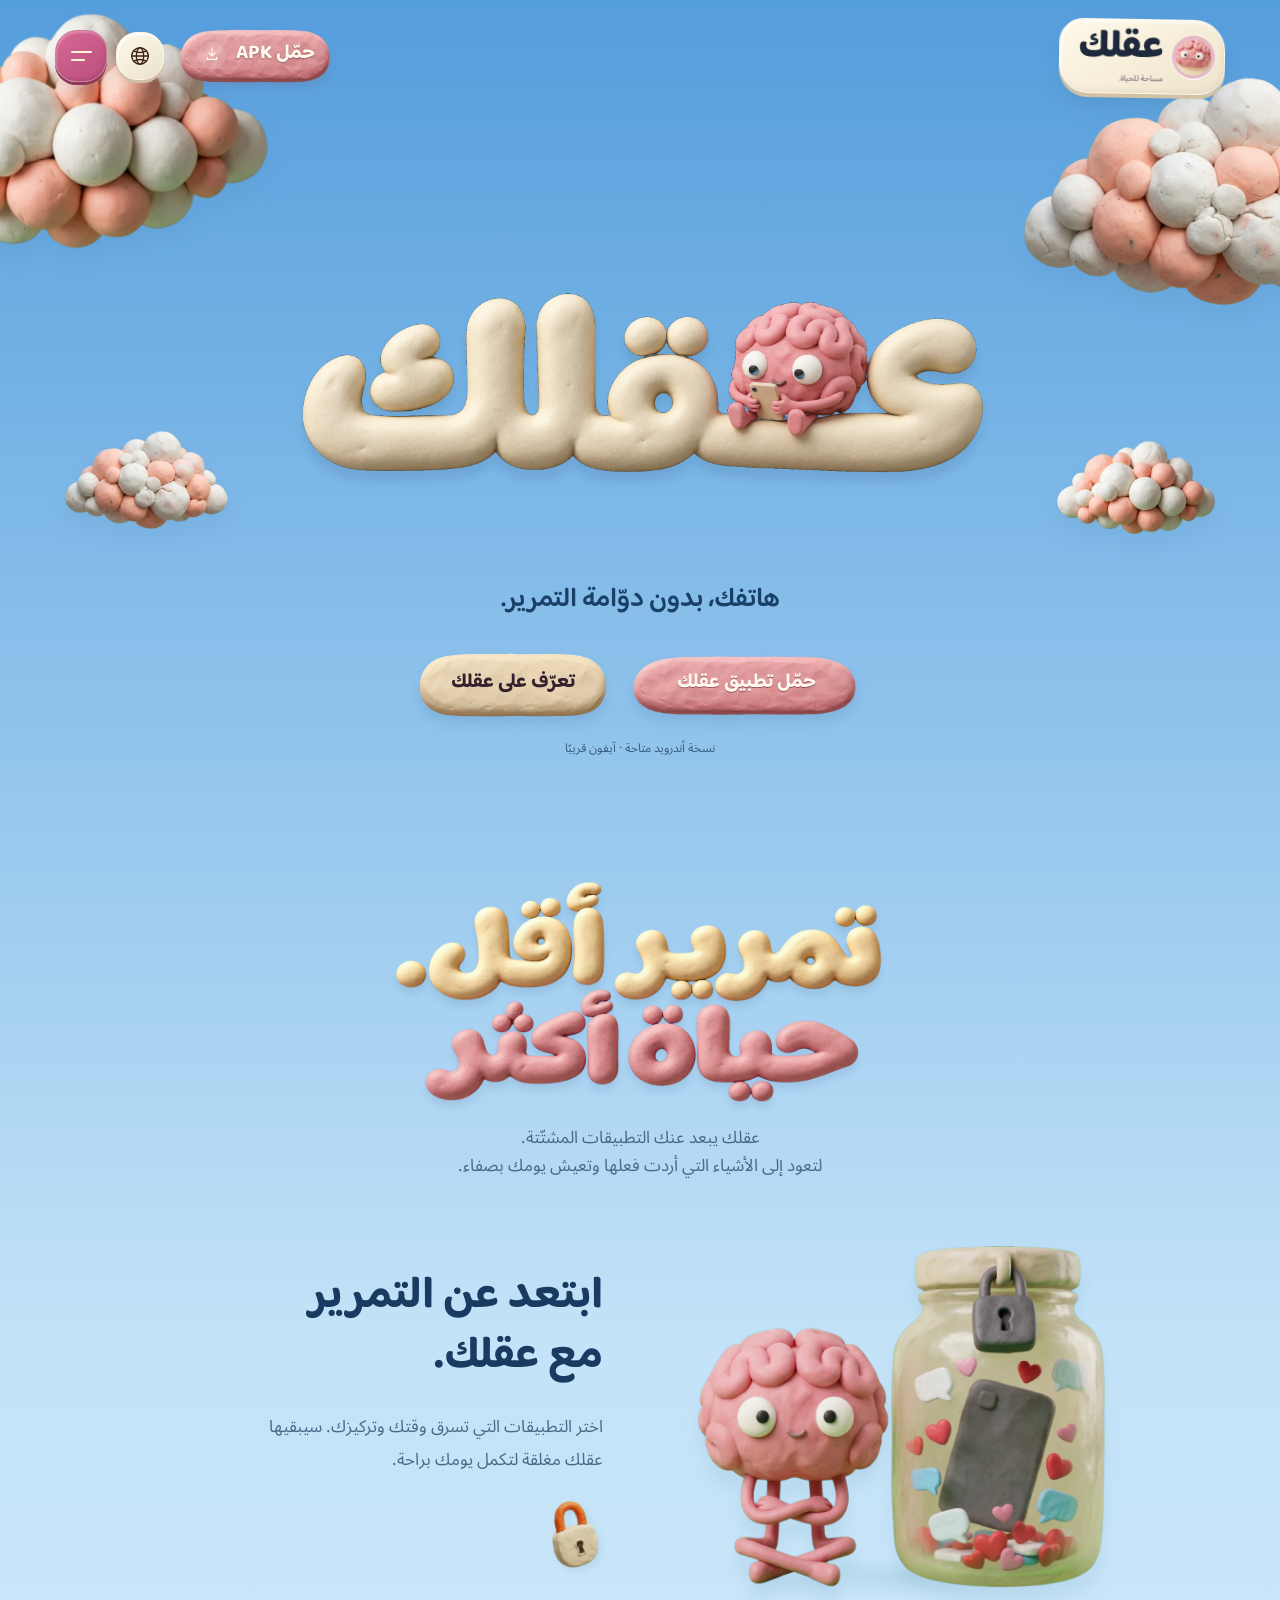
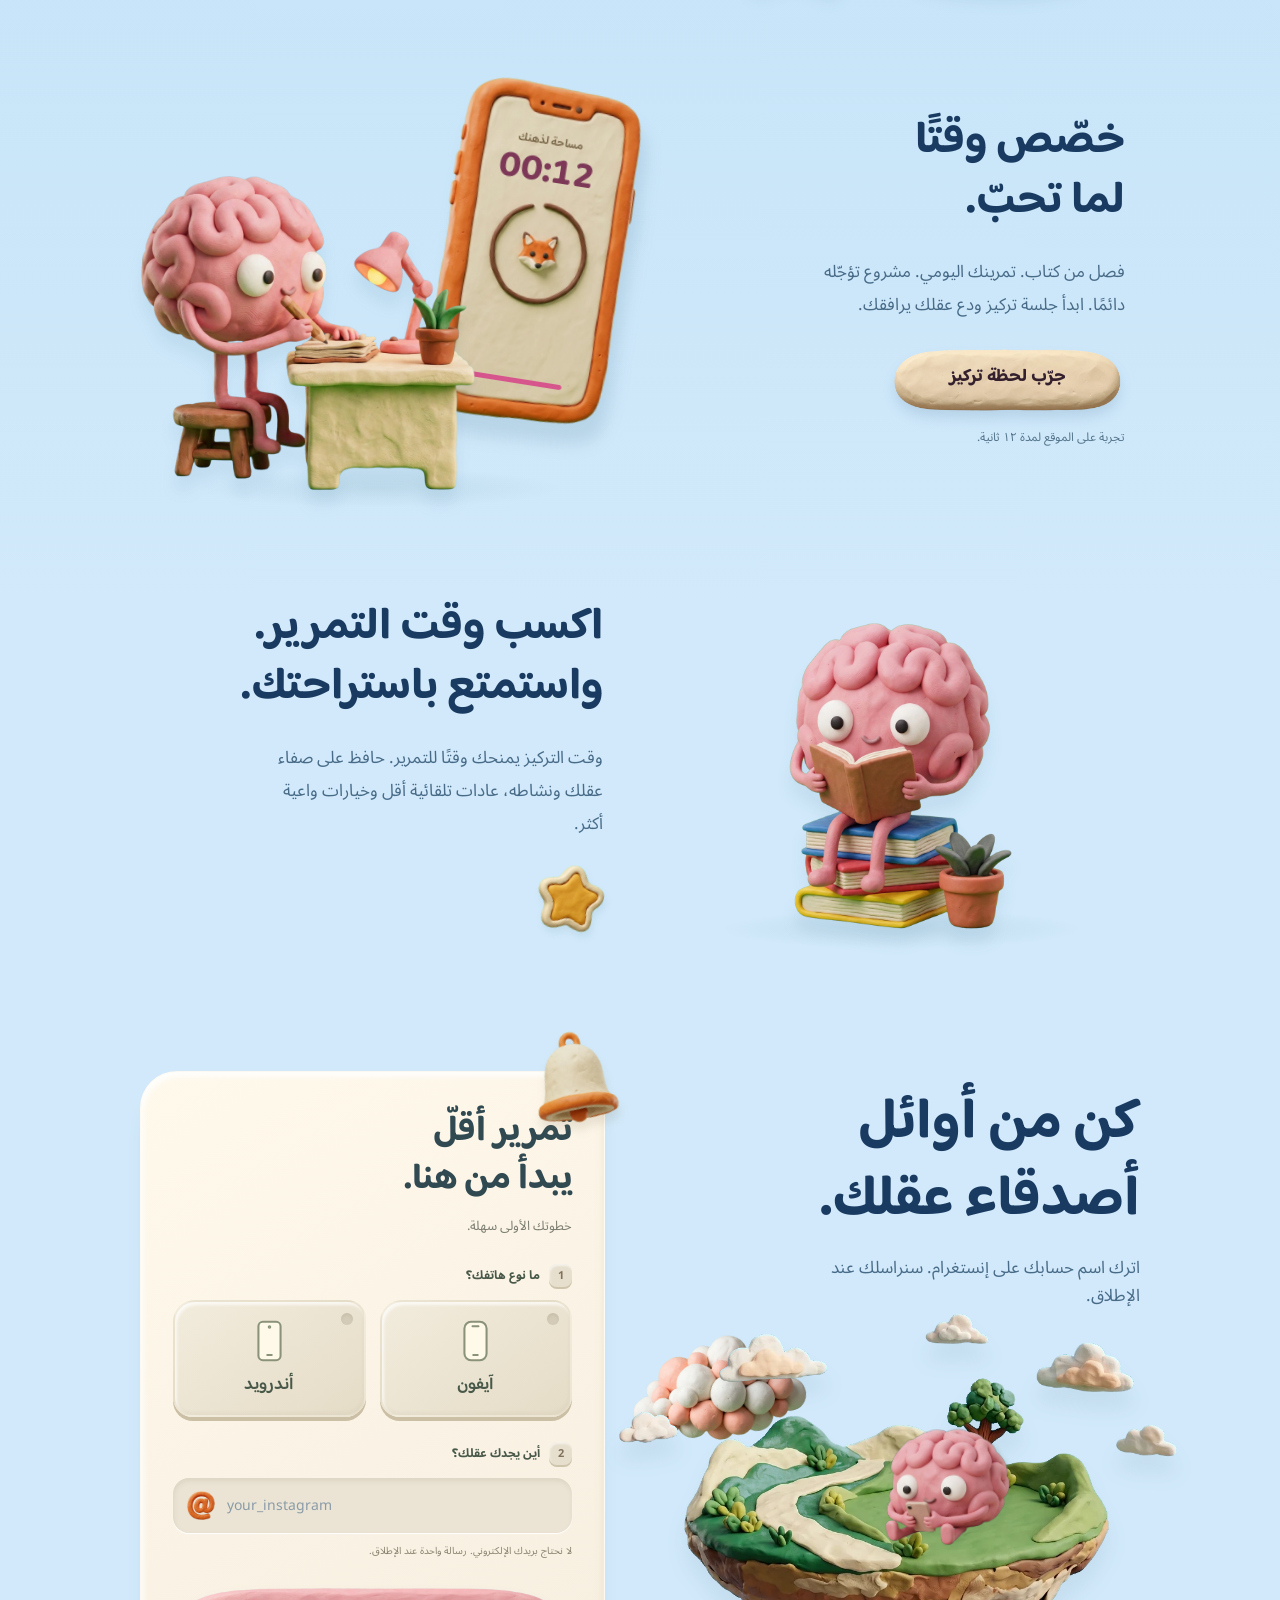
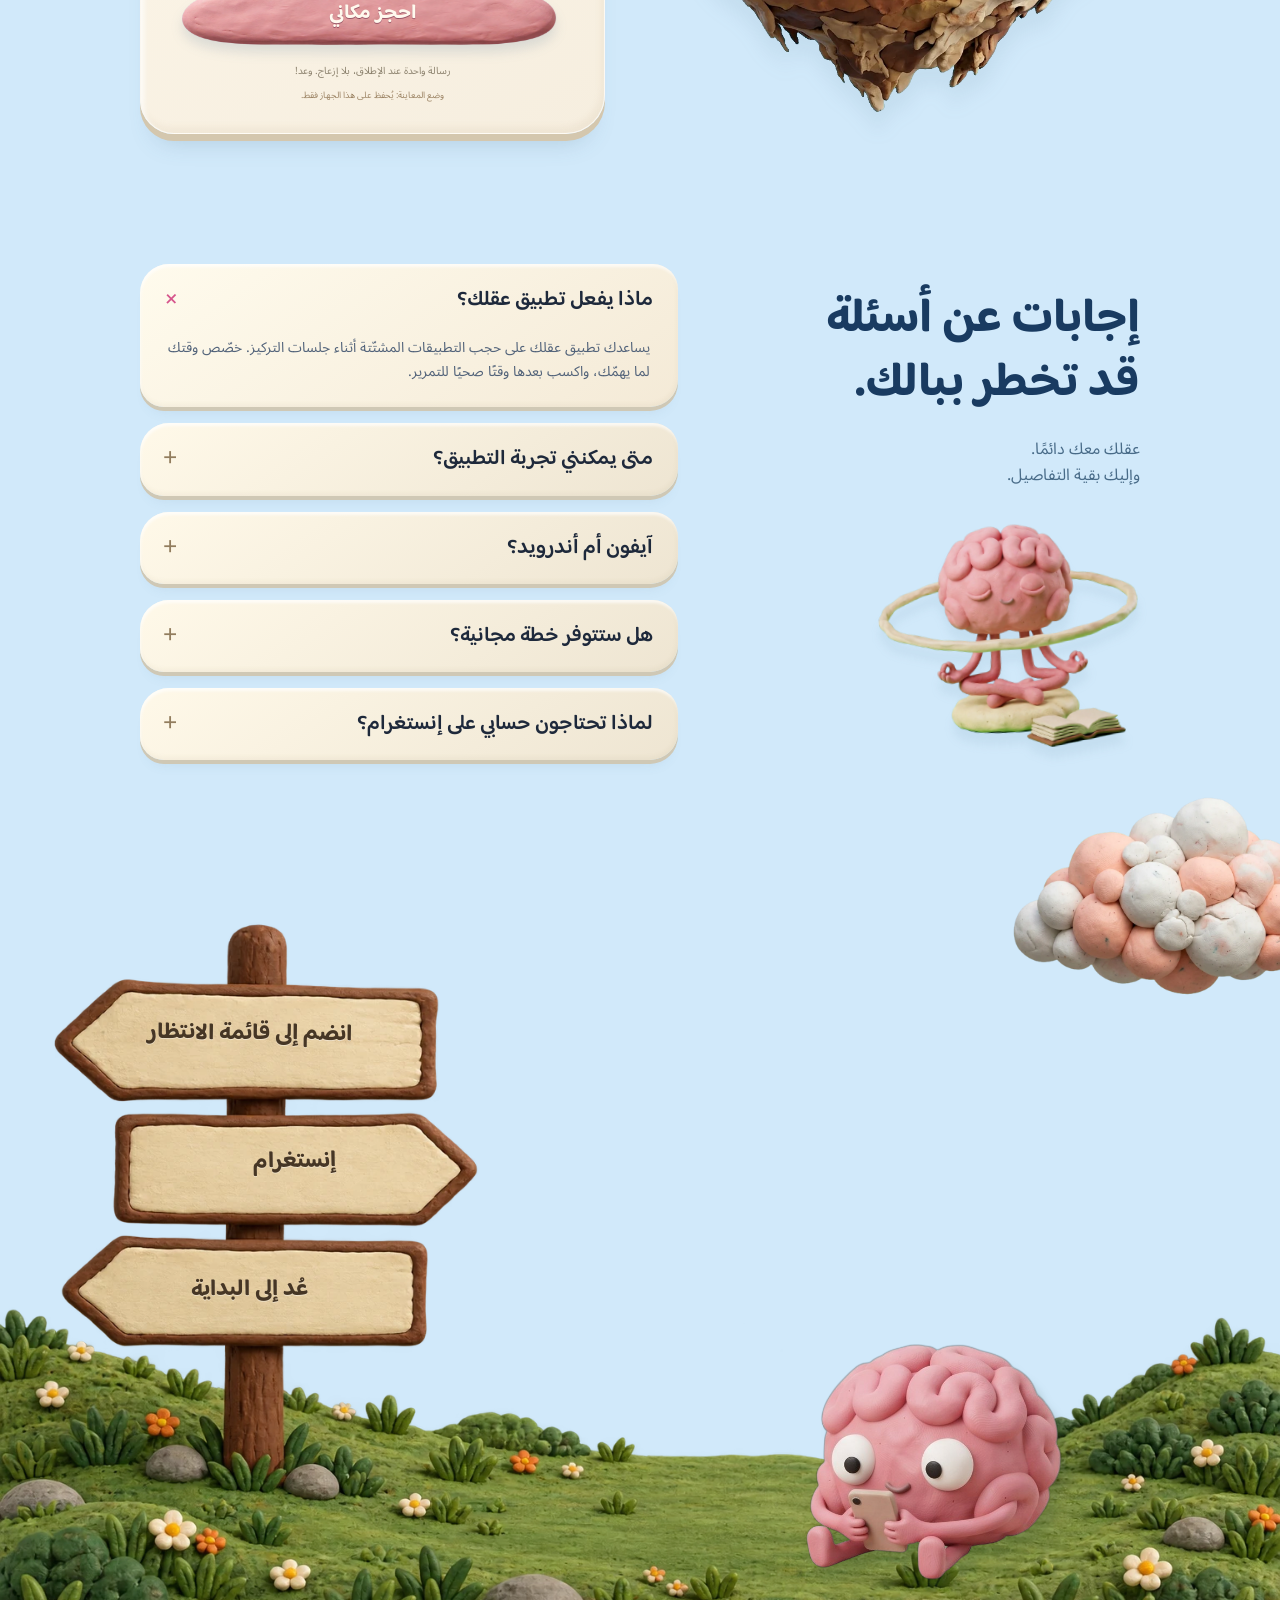
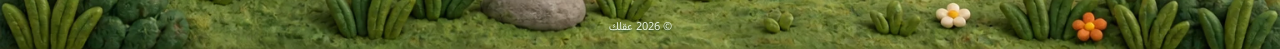
==== brain/ar.html @ f7fd5a9a "Add Brain site and Android download page" ====
<!doctype html>
<html lang="ar" dir="rtl">
<head>
  <meta charset="utf-8">
  <meta name="viewport" content="width=device-width, initial-scale=1, viewport-fit=cover">
  <meta name="theme-color" content="#559edc">
  <title>عقلك — تمرير أقل. حياة أكثر</title>
  <meta name="description" content="تعرّف على عقلك، رفيقك الصلصالي لتركيز أفضل. حافظ على صفاء عقلك، أبعد التطبيقات المشتّتة، واكسب وقت التمرير.">
  <link rel="icon" href="favicon.ico" sizes="16x16 32x32 48x48">
  <link rel="icon" type="image/png" sizes="32x32" href="assets/favicon-32.png">
  <link rel="icon" type="image/png" sizes="16x16" href="assets/favicon-16.png">
  <link rel="apple-touch-icon" sizes="180x180" href="assets/apple-touch-icon.png">
  <link rel="manifest" href="site.webmanifest">
  <link rel="alternate" hreflang="en" href="index.html">
  <link rel="alternate" hreflang="ar" href="ar.html">
  <meta property="og:type" content="website">
  <meta property="og:site_name" content="عقلك">
  <meta property="og:title" content="عقلك — تمرير أقل. حياة أكثر">
  <meta property="og:description" content="تعرّف على عقلك، رفيقك الصلصالي لتركيز أفضل. حافظ على صفاء عقلك، أبعد التطبيقات المشتّتة، واكسب وقت التمرير.">
  <meta property="og:locale" content="ar_QA">
  <meta property="og:locale:alternate" content="en_US">
  <meta property="og:image" content="assets/opengraph-ar-same.jpg">
  <meta property="og:image:type" content="image/jpeg">
  <meta property="og:image:width" content="1200">
  <meta property="og:image:height" content="630">
  <meta property="og:image:alt" content="عقلك، رفيقك الصلصالي المبتسم بجانب عبارة تمرير أقل. حياة أكثر.">
  <meta name="twitter:card" content="summary_large_image">
  <meta name="twitter:title" content="عقلك — تمرير أقل. حياة أكثر">
  <meta name="twitter:description" content="هاتفك، بدون دوّامة التمرير. تعرّف على رفيقك الصلصالي لتركيز أفضل.">
  <meta name="twitter:image" content="assets/opengraph-ar-same.jpg">
  <link rel="preconnect" href="https://fonts.googleapis.com">
  <link rel="preconnect" href="https://fonts.gstatic.com" crossorigin>
  <link href="https://fonts.googleapis.com/css2?family=Baloo+2:wght@600;700;800&family=Baloo+Bhaijaan+2:wght@600;700;800&family=Noto+Sans+Arabic:wght@400;500;600;700&family=Figtree:wght@400;500;600;700&display=swap" rel="stylesheet">
  <link rel="preload" as="image" href="assets/brain-ar.png">
  <link rel="preload" as="image" href="assets/clay_ar_pink.png">
  <link rel="preload" as="image" href="assets/button_pink.png">
  <link rel="preload" as="image" href="assets/button-cream.webp">
  <link rel="stylesheet" href="styles.css">
  <link rel="stylesheet" href="experience.css">
  <link rel="stylesheet" href="arabic.css">
  <link rel="stylesheet" href="navbar.css">
  <link rel="stylesheet" href="motion.css">
  <script src="locale.js" defer></script>
  <script src="app.js" defer></script>
</head>
<body>
<div class="language-wind" id="language-wind" aria-hidden="true"><i></i><i></i><i></i><i></i><i></i><i></i><b></b><b></b><b></b></div>
<a class="skip-link" href="#main">انتقل إلى المحتوى</a>
<header class="top-nav" id="site-nav">
  <nav class="nav-shell" aria-label="التنقّل الرئيسي">
    <a class="nav-brand" href="#main"><span class="nav-portrait"><img src="assets/brain-avatar.png" alt="" width="56" height="56"></span><span class="nav-brand-copy"><span class="nav-brand-name">عقلك</span><span class="nav-brand-note">مساحة للحياة.</span></span></a>
    <div class="nav-panel" id="nav-panel">
      <div class="nav-menu-intro"><span>أشياء جميلة تنتظرك.</span><img src="assets/clay-reward.webp" alt="" width="34" height="34"></div>
      <div class="nav-links">
        <a href="#how"><img class="nav-link-art" src="assets/brain-guard.png" alt="" width="60" height="60"><span>تعرّف على عقلك</span></a>
        <a href="#focus-preview"><img class="nav-link-art" src="assets/brain-focus.png" alt="" width="60" height="60"><span>جرّب التركيز</span></a>
        <a href="#faq"><img class="nav-link-art" src="assets/brain-meditate-fixed.png" alt="" width="60" height="60"><span>أسئلة شائعة</span></a>
        <a href="../download/ar.html"><img class="nav-link-art" src="assets/brain-avatar.png" alt="" width="60" height="60"><span>حمّل تطبيق عقلك لأندرويد</span></a>
        <a class="nav-social" href="https://instagram.com/brainandpip" target="_blank" rel="noopener noreferrer"><img class="nav-link-art" src="assets/instagram_brain_clay.png" alt="" width="60" height="60"><span>إنستغرام</span><svg class="nav-external" viewBox="0 0 20 20" aria-hidden="true"><path d="M5 15 15 5M5 5h10v10"/></svg></a>
      </div>
      <a class="nav-cta" href="#join"><span>انضم</span><svg viewBox="0 0 24 24" aria-hidden="true"><path d="M5 12h14m-6-6 6 6-6 6"/></svg></a>
      <p class="nav-menu-note"><span aria-hidden="true"></span>نسخة أندرويد متاحة · آيفون قريبًا</p>
    </div>
    <a class="nav-cta nav-quick-join" href="../download/ar.html"><span>حمّل APK</span><svg viewBox="0 0 24 24" aria-hidden="true"><path d="M12 3v12m0 0 4.5-4.5M12 15l-4.5-4.5M5 17v3h14v-3"/></svg></a>
    <div class="nav-tools">
      <button class="language-switch" type="button" id="language-switch" aria-label="Switch to English" title="Switch to English"><svg viewBox="0 0 24 24" fill="none" stroke="currentColor" stroke-width="1.6" stroke-linecap="round" stroke-linejoin="round" aria-hidden="true"><circle cx="12" cy="12" r="9" fill="none" stroke="currentColor"/><ellipse cx="12" cy="12" rx="4" ry="9" fill="none" stroke="currentColor"/><path d="M3 12h18M5 6.5c4 2 10 2 14 0M5 17.5c4-2 10-2 14 0" fill="none" stroke="currentColor"/></svg></button>
      <button class="nav-toggle" id="nav-toggle" type="button" aria-expanded="false" aria-controls="nav-panel" aria-label="القائمة"><span></span><span></span></button>
    </div>
  </nav>
</header>
<main id="main">
  <section class="intro" aria-labelledby="hero-title">
    <img class="intro-cloud cloud-a" src="assets/cloud1.webp" alt="" width="380" height="220">
    <img class="intro-cloud cloud-b" src="assets/cloud2.webp" alt="" width="380" height="220">
    <img class="intro-cloud cloud-c" src="assets/cloud2.webp" alt="" width="230" height="140">
    <img class="intro-cloud cloud-d" src="assets/cloud1.webp" alt="" width="230" height="140">
    <div class="intro-content">
      <div class="intro-scene">
        <img class="intro-brain" src="assets/pose5.png" alt="عقلك، الرفيق الصلصالي المبتسم" width="560" height="723">
        <h1 id="hero-title"><img src="assets/brain-ar.png" alt="عقلك" width="1142" height="384"></h1>
      </div>
      <p class="intro-line">هاتفك، بدون دوّامة التمرير.</p>
      <div class="intro-actions"><a class="clay-button pink" href="../download/ar.html">حمّل تطبيق عقلك</a><a class="clay-button cream" href="#how">تعرّف على عقلك</a></div>
      <p class="intro-platforms">نسخة أندرويد متاحة · آيفون قريبًا</p>
    </div>
  </section>

  <section class="story wrap" id="how" aria-labelledby="how-title">
    <div class="story-heading reveal"><h2 class="story-clay-title" id="how-title"><span class="sr-only">تمرير أقل. حياة أكثر</span><img src="assets/clay_ar_pink.png" alt="" width="1524" height="675" loading="eager" fetchpriority="low" decoding="async"></h2><p>عقلك يبعد عنك التطبيقات المشتّتة.<br> لتعود إلى الأشياء التي أردت فعلها وتعيش يومك بصفاء.</p></div>
    <article class="story-row reveal"><div class="story-art"><img src="assets/brain_jar_nobody.png" alt="عقلك يحرس مرطبانًا من مشتّتات الهاتف" width="867" height="732" loading="eager" fetchpriority="low" decoding="async"></div><div class="story-copy"><h3>ابتعد عن التمرير<br> مع عقلك.</h3><p>اختر التطبيقات التي تسرق وقتك وتركيزك. سيبقيها عقلك مغلقة لتكمل يومك براحة.</p><img class="story-prop prop-lock" src="assets/clay-lock.webp" alt="" width="578" height="854" loading="eager" fetchpriority="low" decoding="async"></div></article>
    <article class="story-row story-reverse focus-story reveal" id="focus-preview">
      <div class="story-art focus-stage"><img class="focus-desk" src="assets/brain-focus.png" alt="عقلك يكتب في دفتر على مكتب صلصالي" width="776" height="664" loading="eager" fetchpriority="low" decoding="async"><div class="demo-phone"><img src="assets/phone.webp" alt="هاتف صلصالي يعرض تجربة توضيحية للتركيز" width="440" height="800" loading="eager" fetchpriority="low" decoding="async"><span class="phone-caption">مساحة لذهنك</span><output class="phone-time" id="focus-time" aria-live="off" aria-label="متبقّي 12 ثانية">00:12</output><div class="phone-progress" aria-hidden="true"><span id="focus-progress"></span></div></div></div>
      <div class="story-copy"><h3>خصّص وقتًا<br> لما تحبّ.</h3><p>فصل من كتاب. تمرينك اليومي. مشروع تؤجّله دائمًا. ابدأ جلسة تركيز ودع عقلك يرافقك.</p><button class="clay-button cream focus-button" id="focus-start" type="button">جرّب لحظة تركيز</button><p class="focus-status" id="focus-status" role="status">تجربة على الموقع لمدة ١٢ ثانية.</p></div>
    </article>
    <article class="story-row reveal"><div class="story-art"><img src="assets/brain-read-final.png" alt="عقلك يستريح مع كتاب" width="928" height="676" loading="eager" fetchpriority="low" decoding="async"></div><div class="story-copy"><h3>اكسب وقت التمرير.<br> واستمتع باستراحتك.</h3><p>وقت التركيز يمنحك وقتًا للتمرير. حافظ على صفاء عقلك ونشاطه، عادات تلقائية أقل وخيارات واعية أكثر.</p><img class="story-prop prop-star" src="assets/clay-reward.webp" alt="" width="754" height="748" loading="eager" fetchpriority="low" decoding="async"></div></article>
  </section>

  <section class="join-section wrap" id="join" aria-labelledby="join-title">
    <div class="join-art" aria-hidden="true">
      <div class="parrot-guide">
        <div class="parrot-flight">
          <div class="parrot-sprite"></div>
        </div>
        <span class="parrot-spark spark-one">✦</span>
        <span class="parrot-spark spark-two">✧</span>
      </div>
      <img class="join-island" src="assets/hero-clay-world.webp" alt="" width="930" height="664" loading="eager" fetchpriority="low" decoding="async">
      <img class="join-brain" src="assets/pose5.png" alt="" width="690" height="918" loading="eager" fetchpriority="low" decoding="async">
      <img class="join-cloud" src="assets/cloud1.webp" alt="" width="380" height="220" loading="eager" fetchpriority="low" decoding="async">
    </div>
    <div class="join-heading reveal"><h2 id="join-title">كن من أوائل<br> أصدقاء عقلك.</h2><p>اترك اسم حسابك على إنستغرام. سنراسلك عند الإطلاق.</p></div>
    <div class="join-form join-card reveal">
      <img class="join-bell" src="assets/bell.webp" alt="" width="110" height="110" loading="eager" fetchpriority="low" decoding="async">
      <form id="wl" novalidate>
        <h3 class="join-card-title">تمرير أقلّ<br> يبدأ من هنا.</h3>
        <p class="form-intro">خطوتك الأولى سهلة.</p>
        <fieldset class="platforms"><legend><span class="field-number">1</span> ما نوع هاتفك؟</legend>
          <label class="platform"><input type="radio" name="platform" value="ios" required><span class="platform-surface"><svg viewBox="0 0 42 58" aria-hidden="true"><rect x="6" y="3" width="30" height="52" rx="9"/><path d="M17 9h8M18 48h6"/></svg><span>آيفون</span><span class="radio-mark" aria-hidden="true"></span></span></label>
          <label class="platform"><input type="radio" name="platform" value="android" required><span class="platform-surface"><svg viewBox="0 0 42 58" aria-hidden="true"><rect x="6" y="3" width="30" height="52" rx="6"/><circle cx="21" cy="10" r="1"/><path d="M18 48h6"/></svg><span>أندرويد</span><span class="radio-mark" aria-hidden="true"></span></span></label>
        </fieldset>
        <label class="field-label" for="ig"><span class="field-number">2</span> أين يجدك عقلك؟</label>
        <div class="handle"><img src="assets/at.webp" alt="" width="42" height="42" loading="eager" fetchpriority="low" decoding="async"><input id="ig" dir="ltr" name="instagram" type="text" autocomplete="off" autocapitalize="off" spellcheck="false" maxlength="31" placeholder="your_instagram" aria-describedby="hint" required></div>
        <p class="hint" id="hint" aria-live="polite">لا نحتاج بريدك الإلكتروني. رسالة واحدة عند الإطلاق.</p>
        <div class="honeypot" aria-hidden="true"><label for="website">الموقع الإلكتروني</label><input id="website" name="website" tabindex="-1" autocomplete="off"></div>
        <button class="clay-button pink submit-button" id="go" type="submit">احجز مكاني</button>
        <p class="form-fine">رسالة واحدة عند الإطلاق، بلا إزعاج. وعد!</p>
        <p class="preview-notice" id="preview-notice" hidden>وضع المعاينة: يُحفظ على هذا الجهاز فقط.</p>
      </form>
      <div class="done" id="done" hidden tabindex="-1"><img src="assets/pose5.png" alt="عقلك يحتفل" width="690" height="918" loading="eager" fetchpriority="low" decoding="async"><h3 id="done-title">أنت الآن على القائمة!</h3><p id="done-description"></p><a class="clay-button pink" href="https://instagram.com/brainandpip" target="_blank" rel="noopener noreferrer">تابع تطوّر عقلك</a><button class="text-link" id="join-another" type="button">استخدم اسم حساب آخر</button></div>
    </div>
  </section>

  <section class="faq wrap reveal" id="faq" aria-labelledby="faq-title">
    <div class="faq-intro"><h2 id="faq-title">إجابات عن أسئلة<br> قد تخطر ببالك.</h2><p>عقلك معك دائمًا.<br> وإليك بقية التفاصيل.</p><img src="assets/brain-meditate-fixed.png" alt="عقلك يجلس بهدوء في تأمل" width="731" height="662" loading="eager" fetchpriority="low" decoding="async"></div>
    <div class="faq-list">
      <details open><summary>ماذا يفعل تطبيق عقلك؟</summary><p>يساعدك تطبيق عقلك على حجب التطبيقات المشتّتة أثناء جلسات التركيز. خصّص وقتك لما يهمّك، واكسب بعدها وقتًا صحيًا للتمرير.</p></details>
      <details><summary>متى يمكنني تجربة التطبيق؟</summary><p>نعمل على تطوير تطبيق عقلك الآن. انضم إلى قائمة الانتظار وسنراسلك عندما تصبح نسختك جاهزة. تابع التطوير على <a href="https://instagram.com/brainandpip" target="_blank" rel="noopener noreferrer">@brainandpip</a>.</p></details>
      <details><summary>آيفون أم أندرويد؟</summary><p>نعمل على النسختين معًا. اختر نوع هاتفك عند الانضمام لنخبرك عند إطلاق نسختك.</p></details>
      <details><summary>هل ستتوفر خطة مجانية؟</summary><p>نعم. سنشارك التفاصيل مع اقتراب الإطلاق، بما فيها ميزات خاصة للأعضاء الأوائل في قائمة الانتظار.</p></details>
      <details><summary>لماذا تحتاجون حسابي على إنستغرام؟</summary><p>لنرسل لك رسالة خاصة واحدة عند الإطلاق فقط. لا نحتاج كلمة مرورك أو بريدك الإلكتروني، ولن نغرقك برسائل تسويقية.</p></details>
    </div>
  </section>
</main>
<footer class="outro" id="footer" aria-label="تذييل عقلك">
  <div class="outro-scene">
    <img class="outro-cloud" src="assets/cloud2.webp" alt="" width="300" height="180" loading="eager" fetchpriority="low" decoding="async">
    <img class="meadow" src="assets/outro-meadow.webp" alt="مرج صلصالي مصنوع يدويًا مع أزهار ولافتة خشبية" width="1536" height="1024" loading="eager" fetchpriority="low" decoding="async">
    <nav class="signpost" aria-label="روابط أسفل الصفحة"><a class="sign-link sign-one" href="#join">انضم إلى قائمة الانتظار</a><a class="sign-link sign-two" href="https://instagram.com/brainandpip" target="_blank" rel="noopener noreferrer">إنستغرام</a><a class="sign-link sign-three" href="#main">عُد إلى البداية</a></nav>
    <img class="outro-brain" src="assets/pose5.png" alt="عقلك يلوّح مودّعًا من المرج" width="690" height="918" loading="eager" fetchpriority="low" decoding="async">
    <p class="copyright">© 2026 عقلك</p>
  </div>
</footer>
</body>
</html>
---- brain/styles.css ----
:root {
  --ink: #193b61;
  --muted: #486b88;
  --display: 'Baloo 2', 'Bricolage Grotesque', 'Trebuchet MS', sans-serif;
  --body: 'Figtree', 'Segoe UI', sans-serif;
}
* { box-sizing: border-box; }
html { scroll-behavior: smooth; scroll-padding-top: 35px; }
body { margin: 0; color: var(--ink); font: 17px/1.65 var(--body); background: linear-gradient(180deg, #559edc 0, #8cc1eb 680px, #c4e3f8 1350px, #d1e9fa 2200px, #d1e9fa 100%); }
img { display: block; max-width: 100%; height: auto; }
a { color: inherit; }
button, input { font: inherit; }
button, a, input, summary { -webkit-tap-highlight-color: transparent; }
button { cursor: pointer; }
h1, h2, h3, p { margin: 0; }
h2, h3 { font-family: var(--display); font-weight: 800; letter-spacing: -.045em; line-height: 1.08; text-wrap: balance; }
h2 { font-size: clamp(38px, 4.4vw, 59px); }
h3 { font-size: clamp(32px, 3.5vw, 46px); }
p { color: var(--muted); }
a:focus-visible, button:focus-visible, input:focus-visible, summary:focus-visible { outline: 3px solid #173b61; outline-offset: 6px; }
[hidden] { display: none !important; }
.wrap { width: min(1000px, calc(100% - 80px)); margin-inline: auto; }
.skip-link { position: fixed; z-index: 20; top: 10px; inset-inline-start: 10px; padding: 9px 16px; background: #fff5e3; transform: translateY(-170%); border-radius: 12px; color: #193c62; font-weight: 700; text-decoration: none; box-shadow: 0 4px 10px rgba(0,0,0,0.12); }
.skip-link:focus { transform: none; }
.top-nav { position: absolute; z-index: 5; top: 25px; right: 36px; }
.top-nav nav { display: flex; gap: 25px; }
.top-nav a { text-decoration: none; font-size: 13px; font-weight: 700; color: #193c62; }
.top-nav a:hover { text-decoration: underline; text-underline-offset: 5px; }

/* One clay shape per button, with ordinary live text on top. */
.clay-button { display: inline-flex; justify-content: center; align-items: center; min-height: 67px; padding: 15px 35px 20px; min-width: 190px; color: var(--ink); font-size: 17px; font-weight: 800; line-height: 1.2; text-align: center; text-decoration: none; border: 0; border-radius: 999px; background-color: transparent; background-repeat: no-repeat; background-position: center; background-size: 100% 100%; filter: drop-shadow(0 8px 6px #25517c22); transition: transform .18s ease-out, filter .18s; }
.clay-button.pink { color: #fff9ee; background-image: url('assets/button_pink.png'); text-shadow: 0 1px 2px rgba(80, 20, 50, 0.4); }
.clay-button.cream { background-image: url('assets/button-cream.webp'); color: #35212e; }
.clay-button:hover { transform: translateY(-3px); filter: drop-shadow(0 11px 7px #25517c28); }
.clay-button:active { transform: translateY(2px) scale(.98); filter: drop-shadow(0 3px 3px #25517c22); }
.clay-button:disabled { cursor: wait; opacity: .65; }

/* A quiet opening: wordmark, Brain, clouds, and two choices. */
.intro { min-height: 850px; position: relative; padding: 70px 30px 90px; text-align: center; isolation: isolate; overflow: hidden; }
.intro-content { width: min(780px, 100%); margin: auto; position: relative; z-index: 1; }
.intro-scene { height: 440px; position: relative; margin-inline: auto; }
.intro-scene h1 { position: absolute; bottom: 0; width: 100%; filter: drop-shadow(0 10px 5px #416e9c35); }
.intro-scene h1 img { margin: 0 auto; max-height: 280px; width: auto; max-width: 90%; object-fit: contain; }
.intro-brain { position: absolute; bottom: 205px; left: 51%; translate: -50% 0; width: 160px; z-index: 1; filter: drop-shadow(3px 6px 3px #385c7b25); }
.intro-line { margin-top: 34px; font-weight: 700; font-size: 23px; color: #1b4068; }
.intro-actions { display: flex; justify-content: center; gap: 18px; margin-top: 28px; }
.intro-actions .pink { min-width: 237px; }
.intro-platforms { font-size: 12px; margin-top: 20px; color: #375e80; }
.intro-cloud { position: absolute; pointer-events: none; z-index: 0; animation: cloud-drift 14s ease-in-out infinite alternate; filter: drop-shadow(0 14px 10px #38679316); }
.cloud-a { width: clamp(230px, 31vw, 470px); left: -130px; top: 15px; transform: rotate(-8deg); }
.cloud-b { width: clamp(230px, 30vw, 440px); right: -125px; top: 75px; animation-delay: -5s; }
.cloud-c { width: 165px; left: 5%; top: 430px; animation-delay: -8s; }
.cloud-d { width: 160px; right: 5%; top: 440px; animation-delay: -2s; }

/* The story lives in the sky, without panels around every scene. */
.story { padding-top: 65px; }
.story-heading { text-align: center; margin-bottom: 55px; }
.story-heading p { margin-top: 24px; font-size: 17px; }
.story-row { display: grid; grid-template-columns: 1fr 1fr; align-items: center; gap: 90px; padding: 50px 15px; min-height: 405px; }
.story-art { display: grid; place-items: center; }
.story-art img { width: 100%; max-width: 385px; max-height: 345px; object-fit: contain; filter: drop-shadow(0 15px 7px #41759218); }
.story-copy p { margin-top: 23px; max-width: 325px; font-size: 17px; line-height: 1.7; }
.story-reverse .story-art { order: 2; }
.story-reverse .story-copy { order: 1; padding-left: 35px; }

/* An open form: labels and inputs, no buttons inside a raised card. */
.join-section { padding-top: 115px; padding-bottom: 100px; }
.join-heading { text-align: center; }
.join-heading p { font-size: 17px; margin-top: 20px; }
.join-form { max-width: 410px; margin: 43px auto 0; }
.platforms { padding: 0; margin: 0 0 27px; border: 0; }
.platforms legend, .field-label { font-size: 14px; font-weight: 700; margin-bottom: 13px; padding: 0; }
.platform-options { display: flex; gap: 34px; }
.platform-options label { display: inline-flex; align-items: center; gap: 9px; cursor: pointer; font-size: 15px; }
.platform-options input { width: 18px; height: 18px; accent-color: #d6558c; margin: 0; cursor: pointer; }
.field-label { display: block; }
.handle { display: flex; align-items: center; gap: 10px; padding: 14px 17px; border-radius: 16px; background: #fff9edc9; box-shadow: inset 0 2px 4px #547b9120; border: 1px solid #fff7; }
.handle img { width: 29px; height: 29px; object-fit: contain; }
.handle input { background: none; border: 0; outline: 0; min-width: 0; width: 100%; color: var(--ink); font-size: 16px; }
.handle input::placeholder { color: #8a9ba7; }
.handle:focus-within { outline: 2px solid #d6558c; outline-offset: 2px; }
.handle:has(input[aria-invalid=true]) { outline: 2px solid #a6402b; }
.hint { font-size: 12px; min-height: 20px; margin: 10px 0 26px; }
.hint.err { color: #a03e29; }
.submit-button { display: flex; margin-inline: auto; min-width: 235px; }
.preview-notice { font-size: 11px; text-align: center; margin-top: 16px; }
.honeypot { position: absolute; inset-inline-start: 0; inset-block-start: 0; width: 1px; height: 1px; padding: 0; border: 0; overflow: hidden; clip-path: inset(50%); white-space: nowrap; }
.done { text-align: center; outline: 0; }
.done > img { height: 140px; width: auto; margin: 0 auto 23px; }
.done h3 { font-size: 34px; }
.done p { font-size: 15px; margin-top: 18px; margin-bottom: 24px; }
.text-link { display: block; background: none; border: 0; padding: 0; color: var(--muted); text-decoration: underline; text-underline-offset: 4px; font-size: 12px; margin: 20px auto 0; }

.faq { max-width: 700px; padding-top: 20px; padding-bottom: 55px; }
.faq h2 { text-align: center; font-size: 39px; margin-bottom: 35px; }
.faq-list details { border-bottom: 1px solid #83adc84d; }
.faq-list summary { cursor: pointer; list-style: none; font-weight: 700; padding: 20px 27px 20px 0; font-size: 16px; position: relative; }
.faq-list summary::-webkit-details-marker { display: none; }
.faq-list summary::after { content: '+'; position: absolute; right: 0; top: 17px; font-size: 23px; font-weight: 400; }
.faq-list details[open] summary::after { content: '−'; }
.faq-list details > p { font-size: 15px; padding-bottom: 23px; max-width: 600px; }

/* Real links laid over the three blank clay signs. */
.outro { overflow: hidden; }
.outro-scene { width: 100%; max-width: 1800px; margin-inline: auto; position: relative; aspect-ratio: 1536 / 1024; }
.meadow { width: 100%; height: 100%; position: absolute; inset: 0; object-fit: contain; }
.outro-line { position: absolute; z-index: 1; top: 9%; right: 20%; color: var(--ink); font-family: var(--display); font-size: clamp(29px, 4vw, 60px); font-weight: 700; letter-spacing: -.035em; }
.outro-cloud { position: absolute; top: 0; right: -5%; width: 26%; animation: cloud-drift 16s ease-in-out infinite alternate; }
.signpost { position: absolute; inset: 0; }
.sign-link { display: flex; justify-content: center; align-items: center; position: absolute; width: 28%; height: 12%; left: 5.5%; font-size: clamp(14px, 1.65vw, 26px); font-weight: 800; color: #332c23; text-decoration: none; padding: 0 15px; text-align: center; transition: color .15s; }
.sign-link:hover { color: #d6558c; }
.sign-one { top: 22%; }
.sign-two { top: 37%; left: 9%; }
.sign-three { top: 52%; }
.outro-brain { position: absolute; width: 20%; bottom: 8%; right: 17%; filter: drop-shadow(8px 12px 4px #284a332d); }
.copyright { position: absolute; z-index: 2; bottom: 1.5%; left: 50%; translate: -50% 0; color: #e8f0db; font-size: 11px; text-shadow: 0 1px 2px #31512d; white-space: nowrap; }
.reveal { opacity: 1; }
.js-motion .reveal { opacity: 0; transform: translateY(18px); transition: opacity .65s ease, transform .65s ease; }
.js-motion .reveal.is-visible { opacity: 1; transform: none; }
@keyframes cloud-drift { from { translate: -9px 0; } to { translate: 9px -5px; } }

@media (min-width: 1600px) { .intro { min-height: 950px; padding-top: 100px; }.intro-scene { height: 460px; }.intro-content { width: 850px; }.intro-brain { bottom: 230px; width: 180px; } }
@media (max-width: 1000px) {
  .intro { min-height: 800px; padding-top: 90px; }
  .intro-content { width: 680px; }
  .intro-scene { height: 390px; }
  .intro-brain { width: 148px; bottom: 182px; }
  .cloud-a { left: -170px; top: 10px; }.cloud-b { right: -160px; top: 80px; }
  .cloud-c { left: -35px; top: 390px; width: 140px; }.cloud-d { right: -35px; top: 400px; width: 130px; }
  .story-row { gap: 55px; padding-inline: 0; min-height: 370px; }
  .story-art img { max-height: 305px; }
  .story-reverse .story-copy { padding-left: 10px; }
  .story-copy p { font-size: 16px; }
  .outro-line { right: 15%; }
}
@media (max-width: 700px) {
  .wrap { width: calc(100% - 44px); }
  .top-nav { top: 20px; right: 23px; }.top-nav a { font-size: 12px; }.top-nav nav { gap: 22px; }
  .intro { min-height: 680px; padding: 76px 24px 65px; }
  .intro-content { width: 560px; }
  .intro-scene { height: 310px; }
  .intro-brain { width: 123px; bottom: clamp(105px, 24vw, 151px); }
  .intro-line { font-size: 20px; margin-top: 30px; }
  .intro-actions { gap: 11px; margin-top: 24px; }
  .clay-button { min-height: 61px; min-width: 155px; font-size: 15px; padding: 13px 28px 18px; }
  .intro-actions .pink { min-width: 205px; }
  .cloud-a { width: 250px; left: -150px; top: 0; }.cloud-b { width: 250px; right: -155px; top: 65px; }
  .cloud-c { width: 105px; left: -43px; top: 365px; }.cloud-d { width: 105px; right: -43px; top: 375px; }
  .story { padding-top: 45px; }.story-heading { margin-bottom: 25px; }.story-heading p { font-size: 15px; }
  .story-row { gap: 33px; min-height: 320px; padding-block: 40px; }.story-art img { max-height: 250px; }
  .story-copy h3 { font-size: 32px; }.story-copy p { font-size: 14px; margin-top: 17px; }
  .join-section { padding-top: 80px; padding-bottom: 75px; }.join-heading p { font-size: 15px; }
  .faq { padding-bottom: 35px; }.faq h2 { font-size: 34px; }
  .outro-scene { width: 130%; max-width: none; margin-left: -15%; }
  .outro-line { right: 19%; top: 6%; font-size: 33px; }
  .sign-link { font-size: 15px; }
  .outro-brain { width: 22%; right: 19%; }
  .outro-cloud { right: 4%; }
}
@media (max-width: 480px) {
  .top-nav { right: 20px; }.top-nav a { font-size: 11px; }
  .intro { min-height: 640px; padding-top: 85px; padding-inline: 25px; padding-bottom: 55px; }
  .intro-scene { height: 255px; }
  .intro-brain { width: 118px; bottom: 93px; }
  .intro-line { font-size: 18px; margin-top: 29px; }
  .intro-actions { flex-wrap: wrap; gap: 10px; }
  .clay-button { min-height: 58px; min-width: 137px; font-size: 14px; padding: 12px 23px 17px; }
  .intro-actions .pink { min-width: 185px; }.intro-actions .cream { min-width: 128px; }
  .intro-platforms { font-size: 10px; margin-top: 18px; }
  .cloud-a { left: -175px; top: 7px; }.cloud-b { right: -175px; top: 100px; }
  .cloud-c { width: 95px; left: -48px; top: 325px; }.cloud-d { width: 95px; right: -48px; top: 340px; }
  .story { padding-top: 25px; }.story-heading h2 { font-size: 37px; }.story-heading p { font-size: 14px; margin-top: 19px; }.story-heading p br { display: none; }
  .story-row { grid-template-columns: 1fr; gap: 27px; padding-block: 35px 45px; text-align: center; }
  .story-art img { max-width: 275px; max-height: 260px; }
  .story-reverse .story-art, .story-reverse .story-copy { order: initial; padding-left: 0; }
  .story-copy h3 { font-size: 34px; }.story-copy p { max-width: 290px; margin: 17px auto 0; font-size: 15px; }
  .join-section { padding-top: 65px; padding-bottom: 70px; }.join-heading h2 { font-size: 40px; }.join-heading p { font-size: 14px; max-width: 280px; margin-inline: auto; }
  .join-form { margin-top: 34px; width: calc(100% - 20px); }.platform-options { gap: 30px; }.platform-options label { font-size: 14px; }
  .submit-button { min-width: 220px; min-height: 63px; font-size: 16px; }
  .hint { font-size: 11px; }.preview-notice { font-size: 10px; }
  .faq h2 { font-size: 31px; margin-bottom: 24px; }.faq-list summary { font-size: 14px; }.faq-list details > p { font-size: 13px; }
  .outro-scene { width: 160%; margin-left: -29%; margin-top: 15px; }
  .outro-line { top: 5%; right: 24%; font-size: 30px; }
  .sign-link { font-size: 12px; padding-inline: 7px; }
  .outro-brain { right: 23%; width: 23%; }
  .copyright { font-size: 9px; }
}
@media (max-width: 360px) { .intro-actions { flex-direction: column; align-items: center; gap: 7px; }.intro { min-height: 690px; }.intro-brain { bottom: 77px; }.intro-actions .cream { min-width: 185px; }.intro-scene { height: 240px; }.intro-line { font-size: 16px; }.sign-link { font-size: 11px; } }
@media (prefers-reduced-motion: reduce) { html { scroll-behavior: auto; } *, *::before, *::after { animation: none !important; transition: none !important; }.js-motion .reveal { opacity: 1; transform: none; } }
@media (max-width: 700px) { .outro-scene { margin-left: -3%; } .outro-brain { right: 30%; } .outro-line { right: 29%; } .outro-cloud { right: 18%; } }
@media (max-width: 480px) { .outro-scene { margin-left: -5%; } .outro-brain { right: 37%; } .outro-line { right: 41%; font-size: 28px; } .outro-cloud { right: 24%; } .copyright { left: 34%; } }
.intro-content { max-width: 100%; }
---- brain/experience.css ----
/* A fuller clay composition, with fewer pieces of interface. */
:root{--display:'Baloo 2','Trebuchet MS',sans-serif}
h2,h3{letter-spacing:-.025em;line-height:1.06;font-weight:700}
.clay-button{font-family:var(--display);font-weight:700;font-size:20px;padding-top:13px;padding-bottom:18px}
.intro-line{font-family:var(--display);font-size:27px;font-weight:600}
.intro{min-height:800px;padding-bottom:55px}
.story{padding-top:45px}
.story-row{gap:75px;padding-block:36px;min-height:390px}
.story-art{position:relative;isolation:isolate}
.story-art::after{content:'';position:absolute;z-index:-1;bottom:-9px;left:9%;width:82%;height:40px;border-radius:50%;background:radial-gradient(ellipse,#6899a529,transparent 70%)}
.story-art img{max-width:410px;max-height:350px}
.story-copy{position:relative}
.story-copy p{max-width:335px}
.story-prop{width:59px;height:66px;object-fit:contain;margin-top:24px;filter:drop-shadow(3px 5px 3px #507e951b);transform:rotate(-11deg)}
.prop-timer{transform:rotate(9deg)}
.prop-star{width:66px;transform:rotate(13deg)}
.join-section{display:grid;grid-template-columns:1fr 1fr;grid-template-rows:auto 1fr;column-gap:70px;padding-top:95px;padding-bottom:95px;align-items:start}
.join-art{grid-column:1;grid-row:1 / span 2;align-self:center;position:relative;height:440px;isolation:isolate}
.join-island{position:absolute;width:120%;max-width:120%;left:-12%;bottom:5%;filter:drop-shadow(0 18px 9px #557e951a)}
.join-brain{position:absolute;width:27%;left:45%;bottom:49%;transform:rotate(-2deg);filter:drop-shadow(5px 5px 2px #376b3b25)}
.join-cloud{position:absolute;left:-10%;top:6%;width:38%;z-index:-1;transform:rotate(-8deg)}
.join-heading{text-align:left;grid-column:2}
.join-heading h2{font-size:55px}
.join-heading p{font-size:16px;max-width:350px;margin-top:15px}
.join-form{grid-column:2;margin:30px 0 0;width:100%}
.faq{display:grid;grid-template-columns:.85fr 1.15fr;gap:65px;max-width:1000px;padding-top:35px;padding-bottom:35px;align-items:start}
.faq-intro{padding-top:24px}
.faq-intro h2{text-align:left;font-size:48px;margin-bottom:20px}
.faq-intro p{font-size:16px;line-height:1.6}
.faq-intro>img{width:260px;height:240px;object-fit:contain;margin-top:24px;transform:rotate(-5deg);filter:drop-shadow(0 12px 5px #527e9519)}
.faq-list{display:grid;gap:16px}
.faq-list details{border:0;border-radius:29px 25px 28px 24px;background:linear-gradient(145deg,#fff9e9,#eee5d2);box-shadow:inset 1px 3px 3px #ffffffb3,inset -1px -3px 4px #9b876a12,0 4px 0 #cfc8b5,0 12px 14px -10px #5b7d8f2b;overflow:hidden}
.faq-list summary{font-family:var(--display);font-size:21px;line-height:1.25;font-weight:600;padding:23px 50px 23px 25px;color:#1e293b}
.faq-list summary::after{right:23px;top:20px;font-family:var(--body);font-size:25px;font-weight:400;color:#927d5e}
.faq-list details>p{font-size:14px;line-height:1.7;padding:0 28px 24px 25px;color:#52637a}
.faq-list details[open]{background:linear-gradient(145deg,#fffbed,#f4ead7)}
.sign-link{font-family:var(--display);font-size:clamp(17px,2.05vw,31px);font-weight:700;letter-spacing:-.025em;line-height:1.1;color:#463625;text-shadow:0 1px 0 #fff6;transition:transform .18s ease}
.sign-link:hover{color:#d6558c;transform:translateY(-1px);text-decoration:underline;text-underline-offset:5px;text-decoration-thickness:1px}
.sign-one{rotate:.5deg}.sign-two{rotate:-1deg}.sign-three{rotate:-.5deg}
@media(max-width:1000px){.story-row{gap:45px}.join-section{column-gap:45px}.join-art{height:380px}.join-island{bottom:9%}.join-brain{bottom:48%}.faq{gap:40px}.faq-intro h2{font-size:42px}.faq-list summary{font-size:19px}.sign-link{font-size:clamp(17px,2.2vw,27px)}}
@media(max-width:700px){
.intro{min-height:660px}.intro-line{font-size:24px}.clay-button{font-size:18px}
.story-row{gap:30px;min-height:340px}.story-prop{width:46px;height:52px;margin-top:18px}.story-art img{max-height:285px}
.join-section{grid-template-columns:1fr 1fr;column-gap:30px;padding-block:70px}.join-art{height:300px}.join-heading h2{font-size:41px}.join-heading p{font-size:14px}.join-island{width:130%;max-width:130%;left:-15%;bottom:17%}.join-brain{width:30%;bottom:48%}.join-cloud{top:11%}.join-form{margin-top:25px}.platform-options{gap:20px}.platform-options label{font-size:13px}.submit-button{min-width:210px}.hint{font-size:10px}
.faq{grid-template-columns:1fr;gap:25px;padding-top:30px}.faq-intro{position:relative;min-height:160px;padding:0 140px 0 0}.faq-intro h2{font-size:38px;margin-bottom:16px}.faq-intro p{font-size:14px}.faq-intro>img{position:absolute;right:0;top:10px;width:130px;height:140px;margin:0}.faq-list{gap:15px}.faq-list summary{font-size:20px;padding:21px 48px 21px 24px}.sign-link{font-size:19px}
}
@media(max-width:480px){
.intro-line{font-size:21px}.intro{min-height:630px}.clay-button{font-size:17px}
.story-row{padding-block:28px 34px;gap:22px}.story-copy h3{font-size:37px}.story-copy p{font-size:15px}.story-prop{width:49px;height:53px;margin:17px auto 0}.story-art img{max-height:270px}.story-heading h2{font-size:39px}
.join-section{grid-template-columns:1fr;padding-top:65px;padding-bottom:65px;column-gap:0}.join-heading{grid-column:1;grid-row:1;text-align:center}.join-heading h2{font-size:44px}.join-heading p{margin-inline:auto;max-width:290px}.join-art{grid-column:1;grid-row:2;height:265px;width:310px;max-width:100%;justify-self:center;margin-top:12px}.join-island{width:100%;max-width:100%;left:0;bottom:0}.join-brain{width:27%;left:45%;bottom:43%}.join-cloud{width:31%;left:0;top:9%}.join-form{grid-column:1;grid-row:3;max-width:340px;width:calc(100% - 18px);justify-self:center;margin-top:17px}.platform-options{gap:30px}.platform-options label{font-size:14px}.hint{font-size:11px}.submit-button{font-size:19px}
.faq{padding-top:15px;gap:20px}.faq-intro{min-height:145px;padding-right:115px}.faq-intro h2{font-size:34px}.faq-intro h2 br{display:none}.faq-intro p{font-size:13px}.faq-intro>img{width:110px;height:130px;top:5px}.faq-list summary{font-size:18px;padding:20px 45px 20px 20px}.faq-list summary::after{right:19px;top:17px}.faq-list details>p{font-size:13px;padding:0 21px 21px 20px}.sign-link{font-size:16px}
}
@media(max-width:360px){.intro{min-height:680px}.intro-line{font-size:19px}.faq-intro{padding-right:100px}.faq-intro h2{font-size:30px}.faq-intro>img{width:95px}.sign-link{font-size:14px}}
/* Product detail is part of the scene, not another panel. */
.focus-story{min-height:480px;padding-block:55px}
.focus-stage{min-height:420px;align-self:stretch;position:relative}
.focus-stage>img.focus-desk{position:absolute;left:-35px;bottom:5px;width:83%;max-width:390px;max-height:340px;object-fit:contain;z-index:2}
.demo-phone{position:absolute;right:-9px;top:0;width:190px;transform:rotate(9deg);transform-origin:50% 80%;filter:drop-shadow(9px 20px 8px #43738729);transition:transform .7s cubic-bezier(.2,.8,.2,1)}
.demo-phone>img{width:100%;max-height:none;filter:none}
.phone-caption{position:absolute;top:15%;left:12%;right:12%;text-align:center;font:600 12px/1.2 var(--display);color:#7a6849}
.phone-time{position:absolute;top:21%;left:11%;right:11%;text-align:center;font:700 38px/1 var(--display);color:#7d3858;letter-spacing:-.03em;font-variant-numeric:tabular-nums}
.phone-progress{position:absolute;bottom:12%;left:24%;width:52%;height:5px;background:#d8ceb4;border-radius:6px;overflow:hidden}
.phone-progress>span{display:block;width:100%;height:100%;border-radius:6px;background:#d6558c;transform-origin:left}
.focus-button{margin-top:26px;min-width:235px;min-height:65px;font-size:18px}
.story-copy>p.focus-status{margin-top:13px;font-size:12px;line-height:1.6;min-height:39px;max-width:310px;color:#54758b}
.focus-stage.is-focusing .demo-phone{transform:rotate(0) translateY(-6px)}
.intro-scene h1{animation:wordmark-arrive .9s cubic-bezier(.2,.75,.2,1) both}
.intro-brain{animation:brain-arrive 1.05s cubic-bezier(.2,.8,.2,1) both}
@keyframes wordmark-arrive{from{opacity:0;transform:translateY(14px) scale(.985)}to{opacity:1;transform:none}}
@keyframes brain-arrive{from{opacity:0;transform:translateY(-12px)}to{opacity:1;transform:none}}
@media(max-width:1000px){.focus-stage>img.focus-desk{left:-25px;width:80%}.demo-phone{width:165px;right:-10px;top:20px}.phone-time{font-size:33px}.phone-caption{font-size:10px}.focus-story{min-height:440px}.focus-stage{min-height:390px}}
@media(max-width:700px){.focus-story{min-height:410px;padding-block:40px}.focus-stage{min-height:360px}.focus-stage>img.focus-desk{left:-20px;width:85%;bottom:25px}.demo-phone{width:135px;right:-6px;top:18px}.phone-time{font-size:27px}.phone-caption{font-size:8px}.focus-button{min-width:210px;font-size:16px;min-height:60px}.story-copy>p.focus-status{font-size:11px}}
@media(max-width:480px){.focus-story{padding-block:38px 45px;gap:22px}.focus-stage{min-height:365px;width:100%;max-width:340px;margin:auto}.focus-stage>img.focus-desk{width:83%;left:-5px;bottom:0;max-height:265px}.demo-phone{width:156px;right:5px;top:0}.phone-time{font-size:31px}.phone-caption{font-size:10px}.focus-button{margin-top:23px;font-size:18px;min-width:230px}.story-copy>p.focus-status{margin:12px auto 0;font-size:12px}.focus-stage.is-focusing .demo-phone{transform:rotate(0) translateY(-3px)}}
@media(prefers-reduced-motion:reduce){.intro-scene h1,.intro-brain{animation:none}.demo-phone{transition:none}}
.sr-only{position:absolute!important;width:1px;height:1px;padding:0;margin:-1px;overflow:hidden;clip-path:inset(50%);white-space:nowrap;border:0}
.story-clay-title{width:min(510px,100%);margin:0 auto;filter:drop-shadow(0 7px 3px #49738b22)}
.story-heading{margin-bottom:30px}.story-heading p{margin-top:22px}
@media(max-width:700px){.story-clay-title{width:min(410px,100%)}}
@media(max-width:480px){.story-clay-title{width:310px;max-width:100%}.story-heading{margin-bottom:18px}}

/* Dark clay lettering stays readable across the pink surface. */
.clay-button.pink{color:#fff9ee;text-shadow:0 1px 0 #5e1d3b80}
@media(max-width:480px){
  .join-section{grid-template-columns:minmax(0,1fr)}
  .join-section>*{min-width:0}
  .platforms{min-inline-size:0}
  .demo-phone{right:20px;width:145px}
  .phone-time{font-size:29px}
}
@media(min-width:481px) and (max-width:1000px){.demo-phone{right:12px}}
/* Restore the original tactile waitlist, with the current lettering and button artwork. */
.join-section{grid-template-columns:minmax(0,1fr) minmax(0,1fr);column-gap:70px}
.join-heading{grid-column:1;grid-row:1;align-self:end;padding-top:15px}
.join-heading h2{font-size:57px}
.join-heading p{max-width:330px;font-size:17px}
.join-art{grid-column:1;grid-row:2;height:380px;align-self:center}
.join-island{bottom:0}
.join-brain{bottom:44%}
.join-cloud{top:1%}
.join-form.join-card{grid-column:2;grid-row:1 / span 2;position:relative;width:100%;max-width:none;margin:0;align-self:center;padding:36px 32px 29px;border-radius:37px 33px 39px 34px;background:linear-gradient(150deg,#fff9ec,#f6eedf);box-shadow:inset 3px 5px 5px #ffffffc4,inset -3px -6px 6px #b8a17a1a,0 7px 0 #d4c7ae,0 22px 25px -15px #52738b42;border:1px solid #fff8}
.join-bell{position:absolute;width:82px;height:96px;object-fit:contain;right:-20px;top:-38px;transform:rotate(13deg);filter:drop-shadow(3px 8px 4px #7b6b4925);pointer-events:none}
.join-card-title{font-size:36px;line-height:1.08;color:#314a51;max-width:330px}
.form-intro{font-size:13px;margin-top:11px;color:#7c7e71}
.join-card .platforms{display:grid;grid-template-columns:1fr 1fr;gap:14px;margin:27px 0 25px;min-inline-size:0}
.join-card .platforms legend,.join-card .field-label{display:flex;align-items:center;gap:9px;font-size:12px;font-weight:700;color:#485849;margin-bottom:13px}
.field-number{display:inline-grid;place-items:center;flex:none;width:23px;height:23px;border-radius:8px;background:#e7dfce;box-shadow:inset 1px 2px 2px #fff9,0 2px 0 #cfc4ac;color:#81735b;font-size:11px}
.platform{position:relative;min-width:0}
.platform input{position:absolute;width:1px;height:1px;opacity:0}
.platform-surface{display:flex;flex-direction:column;align-items:center;position:relative;gap:6px;padding:17px 10px 15px;border-radius:22px 19px 21px 20px;border:2px solid transparent;background:linear-gradient(145deg,#f2ecdd,#e5dcc7);box-shadow:inset 2px 3px 3px #ffffffb3,inset -1px -3px 3px #a99a7c14,0 4px 0 #cbbfa5;cursor:pointer;font-family:var(--display);font-size:17px;font-weight:600;color:#485849;transition:transform .18s ease,background .18s}
.platform-surface svg{width:31px;height:44px;fill:#fff9e9;stroke:#8a9379;stroke-width:2.8;stroke-linecap:round;margin-bottom:3px}
.platform:hover .platform-surface{transform:translateY(-2px)}
.platform input:checked+.platform-surface{background:linear-gradient(145deg,#fdecf4,#f8dce8);border-color:#d6558c;box-shadow:inset 1px 3px 4px #d6558c1a,0 2px 0 #c789a8;transform:translateY(2px)}
.platform input:focus-visible+.platform-surface{outline:3px solid #d6558c;outline-offset:4px}
.radio-mark{position:absolute;top:11px;right:11px;width:12px;height:12px;border-radius:50%;background:#d3cbb7;box-shadow:inset 0 2px 3px #87765c22}
.platform input:checked+.platform-surface .radio-mark{background:#d6558c;box-shadow:inset 0 0 0 3px #fdecf4,0 0 0 1px #d6558c}
.join-card .handle{background:#ebe4d4;border:0;box-shadow:inset 1px 3px 5px #8b7e6425,0 1px 1px #fff;border-radius:16px;padding:13px 14px}
.join-card .handle input{font-size:14px;color:#384f4e}
.join-card .hint{font-size:10px;color:#8a826f;margin-bottom:23px;min-height:18px}
.join-card .hint.err{color:#a03e29}
.join-card .submit-button{width:100%;min-width:0;font-size:20px;min-height:65px}
.form-fine{text-align:center;font-size:10px;color:#8b816d;margin-top:14px}
.join-card .preview-notice{font-size:9px;margin-top:9px;color:#9d8566}
.join-card .done{padding-block:5px;min-height:490px}
@media(max-width:1000px){.join-section{column-gap:45px}.join-heading h2{font-size:49px}.join-heading p{font-size:15px}.join-art{height:340px}.join-form.join-card{padding:32px 25px 25px}.join-card-title{font-size:32px}.join-bell{width:70px;right:-15px;top:-34px}}
@media(max-width:700px){.join-section{grid-template-columns:minmax(0,1fr);gap:0;max-width:560px;padding-block:70px}.join-heading{grid-column:1;grid-row:1;text-align:center;padding-top:0}.join-heading p{margin-inline:auto;max-width:320px}.join-art{grid-column:1;grid-row:2;height:285px;width:340px;max-width:100%;justify-self:center;margin:12px 0 23px}.join-island{width:100%;max-width:100%;left:0;bottom:0}.join-brain{width:27%;left:45%;bottom:43%}.join-cloud{width:31%;left:0;top:9%}.join-form.join-card{grid-column:1;grid-row:3;width:calc(100% - 24px);max-width:420px;justify-self:center;padding:35px 29px 27px}.join-card-title{font-size:36px}.join-card .platforms legend,.join-card .field-label{font-size:12px}.join-card .done{min-height:470px}}
@media(max-width:480px){.join-section{padding-block:65px}.join-heading h2{font-size:44px}.join-art{height:260px;width:310px;margin-bottom:23px}.join-form.join-card{width:calc(100% - 12px);padding:31px 23px 25px}.join-card-title{font-size:33px}.join-card .platforms{gap:12px;margin-top:25px}.join-bell{width:66px;height:81px;right:-10px;top:-31px}.platform-surface{padding:15px 8px 13px;font-size:17px}.join-card .handle input{font-size:13px}.join-card .submit-button{min-height:64px;font-size:20px}}
@media(max-width:360px){.join-form.join-card{padding-inline:19px}.join-card-title{font-size:30px}.join-card .platforms legend,.join-card .field-label{font-size:11px}.form-fine{font-size:9px}}
---- brain/arabic.css ----
/* Arabic styling: real, accessible Arabic typography & RTL flow. */
.language-switch { border: 1px solid #193b6130; background: #fff5e3d9; color: var(--ink); padding: 5px 13px; border-radius: 20px; font: 600 13px/1.6 'Noto Sans Arabic', sans-serif; margin-top: -5px; }
.top-nav nav { align-items: center; flex-wrap: wrap; }
html[dir=rtl] { --display: 'Baloo Bhaijaan 2', 'Noto Sans Arabic', sans-serif; --body: 'Noto Sans Arabic', sans-serif; }
[dir=rtl] h2, [dir=rtl] h3, [dir=rtl] .sign-link { letter-spacing: 0; line-height: 1.35; }
[dir=rtl] .intro-line { line-height: 1.7; }
[dir=rtl] .intro-brain { display: none; }
[dir=rtl] .intro-scene h1 img { transform: translateY(clamp(-90px, -5vw, -40px)); }
[dir=rtl] .intro-line, [dir=rtl] .intro-actions, [dir=rtl] .intro-platforms { transform: translateY(-20px); }
[dir=rtl] .top-nav { right: auto; left: 36px; }
[dir=rtl] .join-heading, [dir=rtl] .faq-intro h2 { text-align: start; }
[dir=rtl] .story-copy p { line-height: 1.95; }
[dir=rtl] .faq-list summary { padding: 23px 25px 23px 50px; }
[dir=rtl] .faq-list summary::after { right: auto; left: 23px; }
[dir=rtl] .phone-time { direction: ltr; }
[dir=rtl] .phone-caption { font-size: 12px; line-height: 1.5; }
[dir=rtl] .handle { direction: ltr; }
[dir=rtl] .sign-link { font-size: clamp(15px, 1.8vw, 27px); }
@media (max-width: 700px) {
  .top-nav nav { gap: 15px; }
  [dir=rtl] .faq-intro { padding: 0 0 0 140px; }
  [dir=rtl] .faq-intro > img { right: auto; left: 0; }
  [dir=rtl] .sign-link { font-size: 17px; }
}
@media (max-width: 480px) {
  .top-nav { left: 18px; right: 18px; }
  .top-nav nav { justify-content: center; gap: 15px; }
  [dir=rtl] .top-nav { left: 18px; right: 18px; }
  [dir=rtl] .faq-intro { padding: 0 0 0 115px; }
  [dir=rtl] .join-heading { text-align: center; }
  [dir=rtl] .sign-link { font-size: 14px; }
  [dir=rtl] .clay-button { font-size: 18px; }
  [dir=rtl] .join-card-title { font-size: 30px; }
}
[dir=rtl] .outro { direction: ltr; }
[dir=rtl] .sign-link, [dir=rtl] .copyright { direction: rtl; }
---- brain/navbar.css ----
/* Three handmade pieces: a brain plaque, a quiet link dock, and a clay invitation. */
html { scroll-padding-top: 128px; }
.top-nav, [dir=rtl] .top-nav { position: fixed; z-index: 30; top: 25px; inset-inline: 28px; width: min(1170px, calc(100% - 56px)); margin-inline: auto; }
.top-nav .nav-shell { display: flex; align-items: center; flex-wrap: nowrap; gap: 15px; padding: 0; border: 0; border-radius: 0; background: none; box-shadow: none; isolation: isolate; }
.top-nav a { text-decoration: none; outline-offset: 5px; }
.top-nav .nav-brand { position: relative; display: flex; align-items: center; flex: none; gap: 11px; min-height: 68px; padding: 9px 22px 10px 10px; color: #2e3d34; background: linear-gradient(150deg, #fff9e9, #eee4cd); border: 1px solid #fff8e5; border-radius: 24px 31px 25px 29px; box-shadow: inset 2px 3px 3px #fff9, inset -2px -3px 4px #b9a17c22, 0 4px 0 #d2c1a4, 0 12px 20px #254d6e1f; rotate: -2deg; transition: rotate .3s, transform .3s, box-shadow .3s; }
.top-nav .nav-brand:hover { rotate: 0deg; transform: translateY(-2px); text-decoration: none; }
.nav-portrait { position: relative; display: block; flex: none; width: 49px; height: 49px; padding: 3px; border-radius: 50%; background: #f0c3d5; box-shadow: inset 0 2px 4px #84624330, 0 1px 0 #fff; rotate: 5deg; }
.nav-portrait img { width: 100%; height: 100%; object-fit: cover; border-radius: 50%; box-shadow: 0 1px 2px #3c48382b; transition: rotate .3s; }
.nav-brand:hover img { rotate: -7deg; }
.nav-brand-copy { display: flex; flex-direction: column; gap: 2px; white-space: nowrap; }
.top-nav .nav-brand-name { font: 800 31px/.95 var(--display); letter-spacing: -.045em; color: #1e293b; }
.nav-brand-note { font: 500 9px/1.5 var(--body); letter-spacing: .04em; color: #7f6e80; }
.nav-panel { display: contents; }
.nav-menu-intro, .nav-menu-note, .nav-link-art { display: none; }
.nav-links { position: relative; display: flex; align-items: center; justify-content: center; flex: 0 1 auto; gap: 3px; min-height: 60px; padding: 6px 10px; margin-inline: auto; background: linear-gradient(155deg, #fffaedfa, #f0e9d7f2); border: 1px solid #fff9e5; border-radius: 50px 46px 48px 44px; box-shadow: inset 1px 2px 2px #fff, inset -1px -2px 3px #c1ac8720, 0 3px 0 #d7cbb4, 0 10px 22px #284a691c; backdrop-filter: blur(20px); transition: box-shadow .25s; }
.top-nav .nav-links a { position: relative; display: flex; align-items: center; justify-content: center; gap: 5px; min-height: 44px; padding: 12px 17px; border: 1px solid transparent; border-radius: 24px; color: #6f7762; font: 600 14px/1.3 var(--body); white-space: nowrap; transition: background .2s, color .2s, box-shadow .2s; }
.top-nav .nav-links a:hover { background: #e8e5d1; color: #364f3e; box-shadow: inset 0 2px 3px #a08b6820; text-decoration: none; }
.top-nav .nav-links a[aria-current] { color: #354d3a; background: #e0e7cc; border-color: #cdd8b7; box-shadow: inset 0 1px 3px #8a9e7325, 0 1px 0 #fff9; }
.nav-external { width: 12px; height: 12px; fill: none; stroke: currentColor; stroke-width: 1.5; stroke-linecap: round; stroke-linejoin: round; opacity: .65; }
.nav-tools { display: flex; align-items: center; gap: 10px; order: 3; flex: none; }
.top-nav .language-switch { display: flex; align-items: center; justify-content: center; gap: 6px; min-height: 54px; min-width: 78px; margin: 0; padding: 12px 13px; border: 1px solid #fdf5e2; border-radius: 22px 25px 23px 24px; background: linear-gradient(145deg, #fff9e9, #eae2cd); box-shadow: inset 1px 2px 2px #fff, 0 3px 0 #cfc0a5, 0 8px 15px #284a6917; color: #3a2214; font: 600 11px/1.5 'Noto Sans Arabic', sans-serif; transition: transform .2s, background .2s; }
.top-nav .language-switch:hover { transform: translateY(-2px); }
.top-nav .nav-cta { display: flex; align-items: center; justify-content: center; flex: none; order: 4; gap: 21px; min-height: 66px; padding: 13px 25px 18px; border: 0; border-radius: 35px; background: transparent url('assets/button_pink.png') center/100% 100% no-repeat; filter: drop-shadow(0 6px 4px #7a3a5820); color: #fff9ee; font: 700 18px/1.4 var(--display); white-space: nowrap; transition: transform .25s, filter .25s; text-shadow: 0 1px 2px rgba(60, 15, 35, 0.4); }
.top-nav .nav-cta:hover { transform: translateY(-3px) rotate(-1deg); filter: drop-shadow(0 9px 5px #7a3a5829); text-decoration: none; }
.nav-cta > svg { width: 28px; height: 28px; padding: 6px; border-radius: 50%; background: #ffffff24; box-shadow: inset 0 1px 2px #5a1e3826, 0 1px 0 #ffcbe055; fill: none; stroke: currentColor; stroke-width: 1.8; stroke-linecap: round; stroke-linejoin: round; transition: transform .25s; }
.nav-cta:hover > svg { transform: translateX(3px); }
.nav-toggle { display: none; }
.top-nav.is-scrolled .nav-links { box-shadow: inset 1px 2px 2px #fff, 0 3px 0 #d7cbb4, 0 14px 28px #284a692e; }
.top-nav button:focus-visible, .top-nav a:focus-visible { outline: 3px solid #d6558c; outline-offset: 5px; }
.top-nav .nav-cta:active, .top-nav .language-switch:active { transform: translateY(2px); }
[dir=rtl] .top-nav .nav-brand { padding: 9px 10px 10px 22px; rotate: 2deg; }
[dir=rtl] .top-nav .nav-brand-name { font-size: 39px; letter-spacing: 0; line-height: 1.1; }
[dir=rtl] .nav-brand-note { letter-spacing: 0; }
[dir=rtl] .top-nav .nav-links a { font-size: 13px; padding-inline: 14px; }
[dir=rtl] .top-nav .nav-cta { font-size: 17px; gap: 16px; }
[dir=rtl] .nav-cta > svg { transform: scaleX(-1); }
[dir=rtl] .nav-cta:hover > svg { transform: scaleX(-1) translateX(3px); }
@media (min-width: 1101px) { .intro { padding-top: 145px; } }
@media (min-width: 0px) {
  .top-nav, [dir=rtl] .top-nav { top: 19px; inset-inline: 20px; width: calc(100% - 40px); max-width: 720px; }
  .top-nav .nav-shell { flex-wrap: wrap; justify-content: space-between; gap: 0; }
  .top-nav .nav-brand { min-height: 62px; padding: 8px 18px 8px 9px; gap: 9px; rotate: -1deg; }
  .nav-portrait { width: 43px; height: 43px; }
  .top-nav .nav-brand-name { font-size: 28px; }
  .nav-brand-note { font-size: 8px; }
  .nav-tools { order: 2; margin-inline-start: auto; gap: 9px; }
  .top-nav .language-switch { min-height: 48px; min-width: 79px; font-size: 11px; padding: 10px 12px; border-radius: 21px; }
  .nav-toggle { display: flex; position: relative; align-items: center; justify-content: center; flex-direction: column; gap: 6px; width: 52px; height: 52px; padding: 0; border: 1px solid #c97f9e; border-radius: 22px 20px 23px 21px; background: linear-gradient(145deg, #d86895, #b84f7b); box-shadow: inset 1px 2px 2px #ffd3e45c, inset -1px -2px 3px #541d3328, 0 3px 0 #8f385c, 0 9px 15px #284a691c; color: #fff6de; transition: transform .2s; }
  .nav-toggle:hover { transform: translateY(-2px); }
  .nav-toggle span { display: block; width: 21px; height: 2px; border-radius: 2px; background: currentColor; transition: transform .25s, width .25s; }
  .nav-toggle span:last-child { width: 14px; align-self: flex-end; margin-inline-end: 15px; }
  .nav-open .nav-toggle span:first-child { transform: translateY(4px) rotate(45deg); }
  .nav-open .nav-toggle span:last-child { width: 21px; transform: translateY(-4px) rotate(-45deg); }
  .nav-panel { display: grid; position: relative; order: 3; flex-basis: 100%; min-width: 0; gap: 19px; margin-top: 17px; padding: 24px; background: linear-gradient(140deg, #fffaec, #efe5cf); border: 1px solid #fff9e5; border-radius: 29px 35px 30px 37px; box-shadow: inset 2px 3px 3px #fff, inset -2px -4px 6px #b69f7a1c, 0 5px 0 #d1bea1, 0 22px 35px #24465e2b; max-height: calc(100dvh - 122px); overflow-y: auto; overscroll-behavior: contain; animation: menu-unfold .25s ease both; }
  .top-nav.nav-ready:not(.nav-open) .nav-panel { display: none; }
  .nav-menu-intro { display: flex; justify-content: space-between; align-items: center; gap: 10px; color: #516344; font: 600 23px/1.3 var(--display); padding-inline: 2px; }
  .nav-menu-intro img { width: 32px; height: 32px; object-fit: contain; rotate: 13deg; filter: drop-shadow(0 3px 2px #a3834729); }
  .nav-links { display: grid; grid-template-columns: repeat(2, minmax(0, 1fr)); flex: none; gap: 10px; min-height: 0; margin: 0; padding: 0; background: none; border: 0; border-radius: 0; box-shadow: none !important; backdrop-filter: none; }
  .top-nav .nav-links a { display: flex; flex-direction: column; align-items: flex-start; justify-content: space-between; gap: 13px; min-height: 128px; min-width: 0; padding: 16px; background: linear-gradient(140deg, #f6f0e1, #e9e1ce); border: 1px solid #e3d9c3; border-radius: 20px 23px 19px 22px; color: #4b5f48; font: 600 16px/1.3 var(--display); box-shadow: inset 1px 2px 2px #fff9, 0 2px 0 #d7cbb5; white-space: normal; text-align: start; }
  .top-nav .nav-links a:nth-child(2) { background: linear-gradient(140deg, #e8eddb, #dce4cc); border-color: #d4dcc4; }
  .top-nav .nav-links a:hover { transform: translateY(-2px); box-shadow: inset 1px 2px 2px #fff9, 0 4px 0 #d2c5ac; }
  .nav-link-art { display: block; width: 52px; height: 45px; object-fit: contain; object-position: left center; filter: drop-shadow(0 4px 2px #83734318); }
  .nav-external { position: absolute; inset-inline-end: 15px; top: 17px; width: 13px; height: 13px; }
  .top-nav .nav-cta { order: initial; width: 100%; min-height: 64px; justify-content: space-between; gap: 10px; padding: 15px 25px 19px; font-size: 21px; }
  .nav-menu-note { display: flex; align-items: center; justify-content: center; gap: 7px; font: 500 10px/1.5 var(--body); color: #8a8d75; text-align: center; margin-top: -8px; }
  .nav-menu-note > span { width: 5px; height: 5px; border-radius: 50%; background: #91a16a; box-shadow: 0 0 0 3px #91a16a15; flex: none; }
  [dir=rtl] .top-nav .nav-brand { padding: 8px 9px 8px 18px; rotate: 1deg; }
  [dir=rtl] .top-nav .nav-brand-name { font-size: 39px; }
  [dir=rtl] .top-nav .nav-links a { font-size: 17px; padding: 16px; }
  [dir=rtl] .top-nav .nav-cta { font-size: 20px; gap: 10px; }
  [dir=rtl] .nav-link-art { object-position: right center; }
  .intro { padding-top: 124px; }
}
@media (max-width: 480px) {
  .top-nav, [dir=rtl] .top-nav { top: 16px; inset-inline: 16px; width: calc(100% - 32px); }
  .top-nav .nav-brand { min-height: 59px; padding-inline: 8px 15px; gap: 8px; }
  .nav-portrait { width: 40px; height: 40px; }
  .top-nav .nav-brand-name { font-size: 27px; }
  .top-nav .language-switch { min-width: 70px; min-height: 45px; font-size: 10px; padding: 9px; }
  .nav-toggle { width: 46px; height: 46px; border-radius: 19px; }
  .nav-toggle span:last-child { margin-inline-end: 12px; }
  .nav-panel { padding: 20px; gap: 17px; border-radius: 26px 31px 27px 32px; }
  .nav-menu-intro { font-size: 21px; }
  .top-nav .nav-links a { min-height: 116px; padding: 13px; font-size: 15px; gap: 10px; }
  .nav-link-art { height: 41px; width: 47px; }
  [dir=rtl] .top-nav .nav-brand { padding-inline: 8px 15px; }
  [dir=rtl] .top-nav .nav-links a { font-size: 16px; padding: 13px; }
  [dir=rtl] .top-nav .nav-brand-name { font-size: 39px; }
  .intro { padding-top: 125px; }
}
@media (max-width: 360px) {
  .nav-tools { gap: 7px; }
  .nav-brand-note { font-size: 7px; }
  .top-nav .nav-brand { gap: 6px; padding-inline-end: 11px; }
  .nav-portrait { width: 34px; height: 34px; }
  .top-nav .nav-brand-name { font-size: 24px; }
  .top-nav .language-switch { min-width: 63px; padding: 8px 7px; }
  .top-nav .nav-links a { font-size: 14px; }
  [dir=rtl] .top-nav .nav-brand { padding-inline-end: 11px; }
  [dir=rtl] .top-nav .nav-brand-name { font-size: 39px; }
}
@keyframes menu-unfold { from { opacity: 0; transform: translateY(-7px) scale(.985); transform-origin: top center; } to { opacity: 1; transform: none; } }
@media (prefers-reduced-motion: reduce) { .top-nav * { animation: none !important; transition: none !important; } }
/* The navigation dock is now collapsible at every screen size. */
.top-nav .nav-panel { position: absolute; top: calc(100% + 17px); inset-inline-end: 0; width: min(420px, 100%); margin: 0; max-height: calc(100dvh - 122px); }
.top-nav .nav-quick-join { display: flex; order: 2; flex: none; width: auto; min-height: 60px; margin-inline-start: auto; margin-inline-end: 13px; padding: 12px 21px 17px; gap: 18px; font-size: 20px; }
.top-nav .nav-tools { order: 3; margin-inline-start: 0; }
.top-nav .language-switch { width: 48px; height: 48px; min-width: 48px; min-height: 48px; padding: 12px; }
.top-nav .language-switch::before { content: none; }
.top-nav .language-switch > svg { display: block; width: 22px; height: 22px; fill: none; stroke: currentColor; stroke-width: 1.5; stroke-linecap: round; stroke-linejoin: round; }
[dir=rtl] .top-nav .nav-quick-join { font-size: 20px; }
@media (min-width: 1101px) { .top-nav, [dir=rtl] .top-nav { max-width: 1170px; } }
@media (max-width: 480px) { .top-nav .nav-quick-join { display: none; } .top-nav .nav-tools { margin-inline-start: auto; } .top-nav .language-switch { width: 44px; height: 44px; min-width: 44px; min-height: 44px; padding: 11px; } }
---- brain/motion.css ----
/* A short, airy gust carries the page between languages. */
.language-wind { position: fixed; inset: 0; z-index: 100; pointer-events: none; overflow: hidden; visibility: hidden; contain: strict; }
.language-wind.is-blowing { visibility: visible; }
.language-wind i { position: absolute; inset-inline-start: -30%; width: 38%; height: 50px; border-top: 2px solid #fff7dfb3; border-radius: 50%; opacity: 0; filter: drop-shadow(0 1px 3px #ffffff50); }
.language-wind i:nth-child(1) { top: 15%; width: 50%; }
.language-wind i:nth-child(2) { top: 32%; height: 80px; animation-delay: .05s; }
.language-wind i:nth-child(3) { top: 49%; width: 65%; animation-delay: .1s; }
.language-wind i:nth-child(4) { top: 65%; height: 75px; animation-delay: .025s; }
.language-wind i:nth-child(5) { top: 81%; width: 50%; animation-delay: .09s; }
.language-wind i:nth-child(6) { top: 23%; width: 23%; animation-delay: .17s; }
.language-wind.is-blowing i { animation-name: wind-ribbon; animation-duration: .7s; animation-timing-function: cubic-bezier(.15, .5, .35, 1); animation-fill-mode: both; }
.language-wind b { position: absolute; left: -10%; top: 35%; width: 13px; height: 7px; border-radius: 90% 0 90% 0; background: #e7edc5; opacity: 0; }
.language-wind b:nth-of-type(2) { top: 68%; width: 9px; background: #fff3d3; animation-delay: .1s; }
.language-wind b:nth-of-type(3) { top: 20%; width: 11px; animation-delay: .16s; }
.language-wind.is-blowing b { animation-name: wind-leaf; animation-duration: .7s; animation-fill-mode: both; animation-timing-function: ease-out; }
::view-transition-old(root) { animation: language-away .3s ease-in both; }
::view-transition-new(root) { animation: language-arrive .5s cubic-bezier(.2, .65, .25, 1) both; }
::view-transition-group(root) { animation-duration: .55s; }
@keyframes language-away { to { opacity: 0; transform: translateX(-22px); filter: blur(5px); } }
@keyframes language-arrive { from { opacity: 0; transform: translateX(25px); filter: blur(5px); } to { opacity: 1; transform: none; filter: none; } }
@keyframes wind-ribbon { 0% { opacity: 0; translate: 0 15px; } 20% { opacity: .8; } 75% { opacity: .6; } 100% { opacity: 0; translate: 380% -30px; } }
@keyframes wind-leaf { 0% { opacity: 0; transform: translate(0, 0) rotate(-20deg); } 20% { opacity: .8; } 100% { opacity: 0; transform: translate(115vw, -55px) rotate(260deg); } }
@supports not (view-transition-name: root) { .language-changing main { animation: fallback-breeze .68s ease both; } }
@keyframes fallback-breeze { 0%, 100% { opacity: 1; filter: none; } 35% { opacity: .45; filter: blur(3px); } 65% { opacity: .85; filter: blur(1px); } }

/* FAQ panels open and close with their contents, without jumping the page. */
.faq-list .faq-answer { display: flow-root; }
.faq-list .faq-answer > p { font-size: 14px; line-height: 1.7; padding: 0 28px 24px 25px; color: #52637a; margin: 0; }
.faq-list details { transition: box-shadow .25s, background .25s; }
.faq-list details:hover { box-shadow: inset 1px 3px 3px #fff9, 0 4px 0 #cfc8b5, 0 13px 18px -10px #5b7d8f40; }
.faq-list summary::after { content: '+' !important; transition: transform .3s cubic-bezier(.2, .8, .2, 1), color .3s; transform-origin: center; }
.faq-list details[open] summary::after { transform: rotate(45deg); color: #d6558c; }
.faq-list summary:focus-visible { outline: 3px solid #d6558c; outline-offset: -5px; border-radius: 24px; }

/* Tactile buttons compress on press */
.clay-button, .language-switch, .nav-toggle, .text-link { transition: transform .2s cubic-bezier(.2, .8, .2, 1), filter .2s, opacity .2s; }
.clay-button:hover { transform: translateY(-3px) rotate(-.7deg); filter: drop-shadow(0 10px 7px #25517c28); }
.clay-button:active { transform: translateY(3px) scale(.97); filter: drop-shadow(0 2px 2px #25517c22); }
.text-link:hover { transform: translateY(-1px); }
.platform-surface:active { transform: translateY(2px) scale(.98); }

/* The parrot wakes only while its island is near the viewport. */
.parrot-guide { position: absolute; z-index: 3; inset-inline-end: 8px; top: 3px; width: 116px; aspect-ratio: 320 / 300; opacity: 0; transform: translateY(40px) rotate(9deg); transition: opacity .6s, transform .9s cubic-bezier(.15, .8, .25, 1); pointer-events: none; }
.parrot-awake .parrot-guide { opacity: 1; transform: none; }
.parrot-flight { width: 100%; height: 100%; filter: drop-shadow(0 10px 4px #476d4620); animation: parrot-bob 5.5s ease-in-out infinite; animation-play-state: paused; }
.parrot-sprite { width: 100%; height: 100%; background: url('assets/parrot-flight-3.png') 0 0/300% 100% no-repeat; animation: parrot-flap .66s steps(1, end) infinite; animation-play-state: paused; }
.parrot-awake .parrot-flight, .parrot-awake .parrot-sprite { animation-play-state: running; }
.parrot-spark { position: absolute; color: #fff0b5; font-size: 20px; text-shadow: 0 2px 0 #a6a56370; animation: spark-drift 3s ease-in-out infinite; animation-play-state: paused; }
.parrot-awake .parrot-spark { animation-play-state: running; }
.spark-one { inset-inline-end: 0; top: 14px; }
.spark-two { inset-inline-start: 5px; bottom: 13px; font-size: 15px; animation-delay: -1.5s; }
@keyframes parrot-flap { 0%, 100% { background-position: 0 0; } 33.333% { background-position: 50% 0; } 66.666% { background-position: 100% 0; } }
@keyframes parrot-bob { 0%, 100% { transform: translate(0, 0) rotate(-4deg); } 25% { transform: translate(calc(var(--parrot-direction, -1) * 40px), -32px) rotate(3deg); } 50% { transform: translate(calc(var(--parrot-direction, -1) * 100px), -60px) rotate(-4deg); } 75% { transform: translate(calc(var(--parrot-direction, -1) * 62px), -20px) rotate(4deg); } }
@keyframes spark-drift { 0%, 100% { opacity: .25; transform: translateY(0) scale(.8); } 50% { opacity: 1; transform: translateY(-7px) scale(1); } }
@media (max-width: 700px) { .parrot-guide { width: 100px; top: -8px; inset-inline-end: 1px; } }
@media (max-width: 480px) { .faq-list .faq-answer > p { font-size: 13px; padding: 0 21px 21px 20px; } .parrot-guide { width: 94px; top: -7px; } }
@media (prefers-reduced-motion: reduce) {
  .language-wind { display: none !important; }
  ::view-transition-old(root), ::view-transition-new(root), ::view-transition-group(root) { animation: none !important; }
  .parrot-guide { opacity: 1; transform: none; transition: none; }
  .parrot-flight, .parrot-sprite, .parrot-spark { animation: none !important; }
  .clay-button:hover, .clay-button:active { transform: none; }
}
[dir=rtl] .parrot-guide { --parrot-direction: 1; }
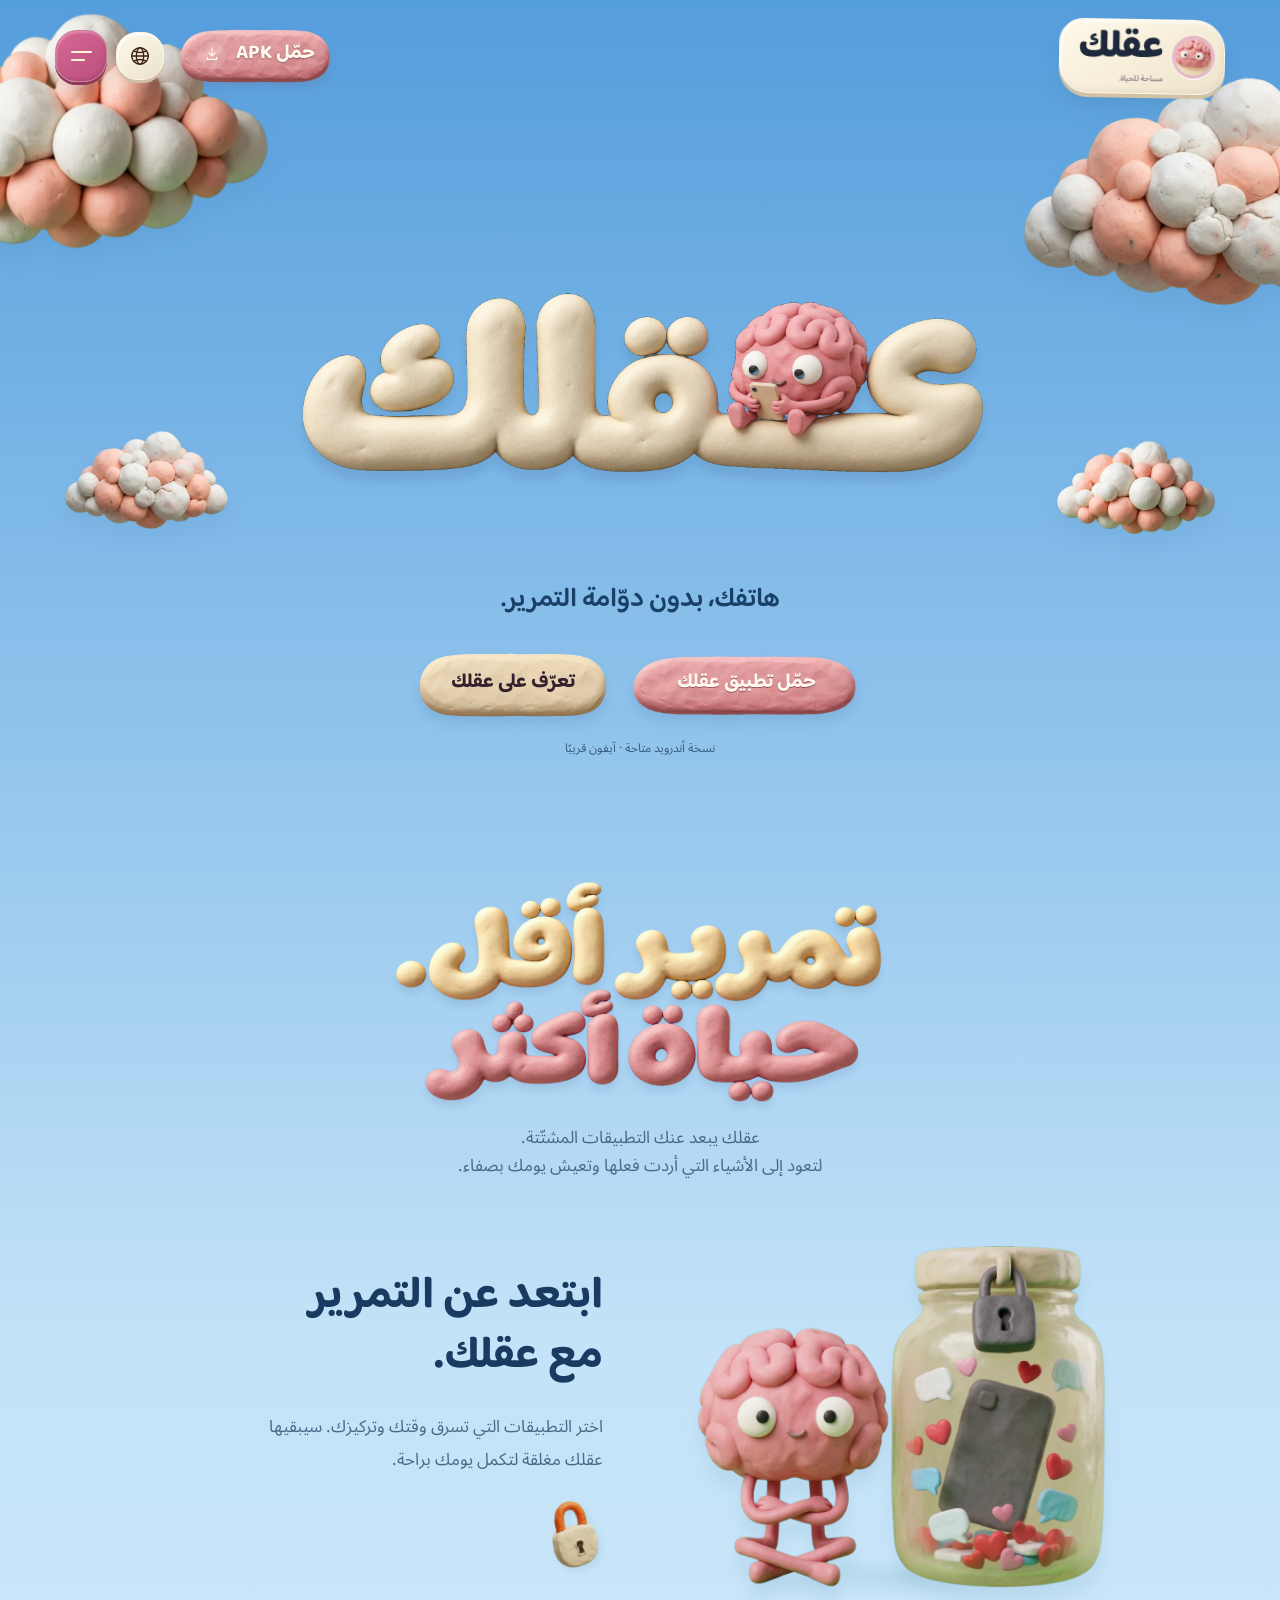
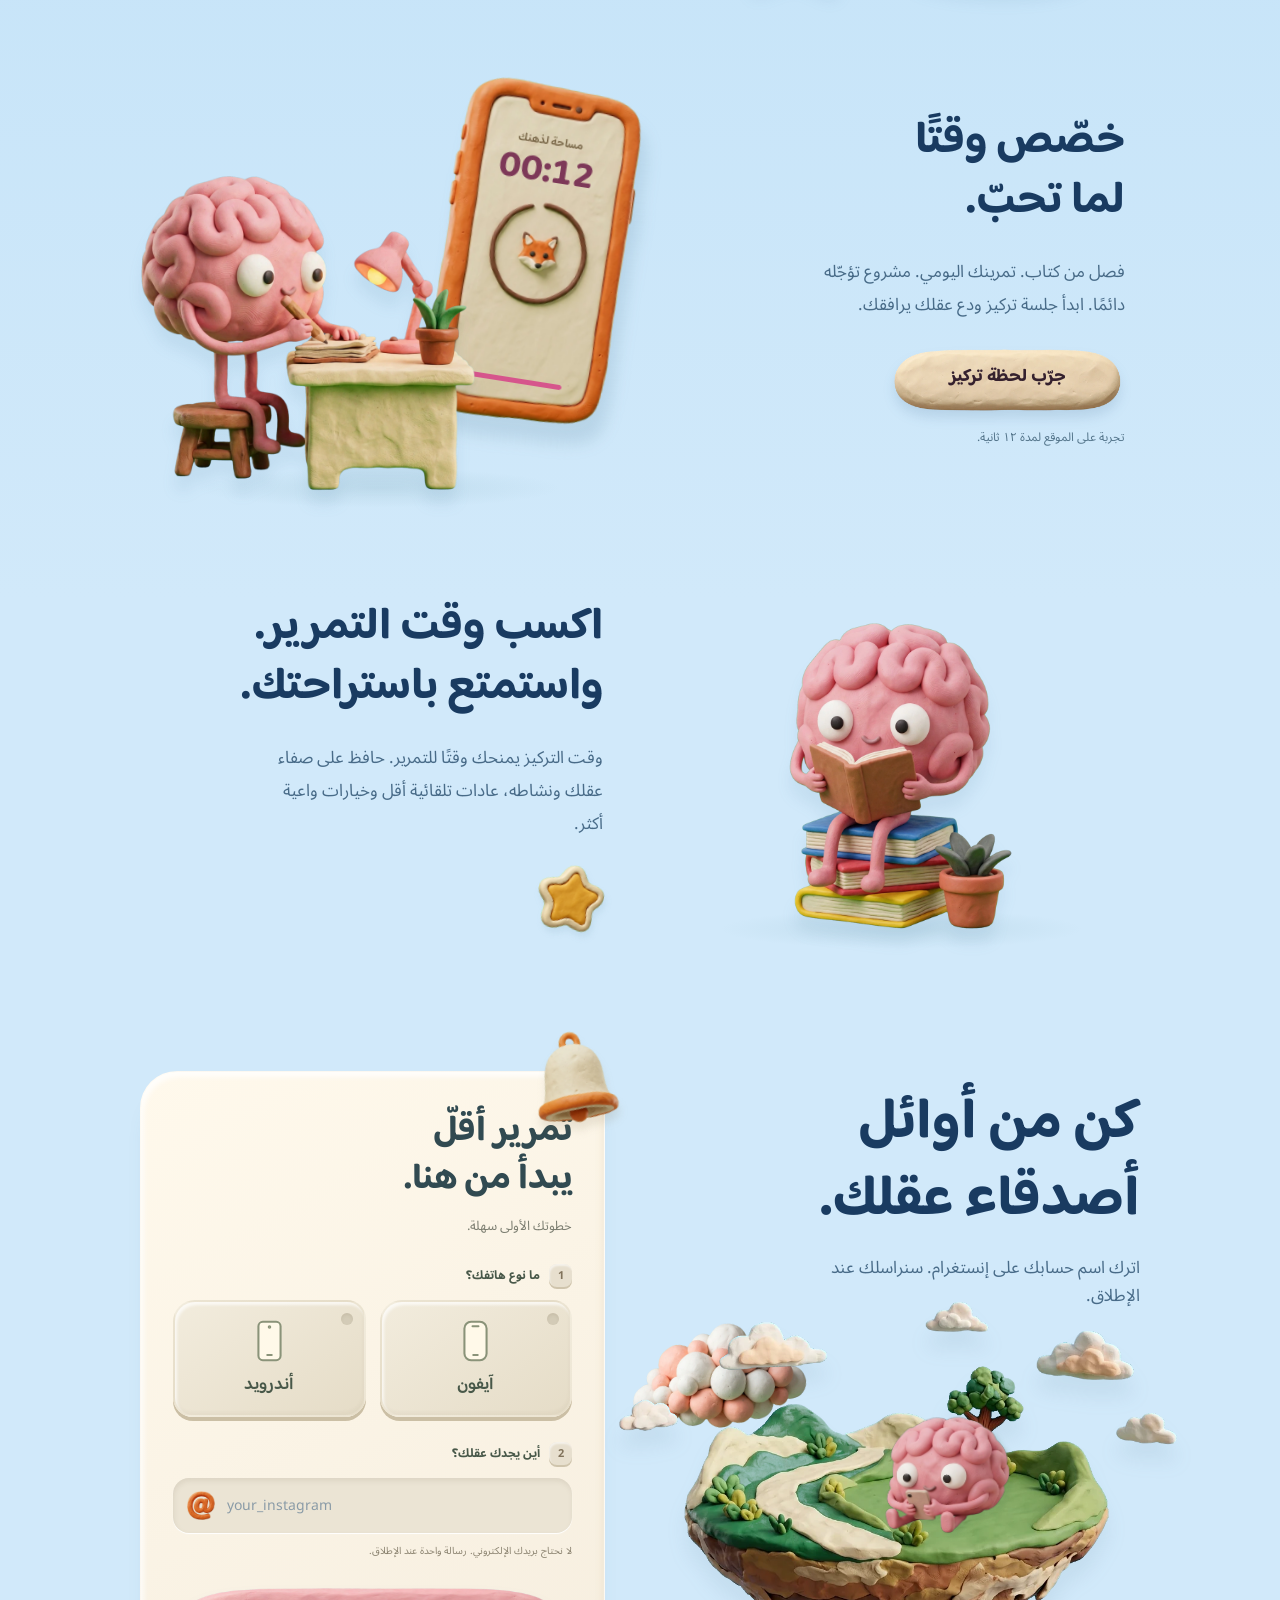
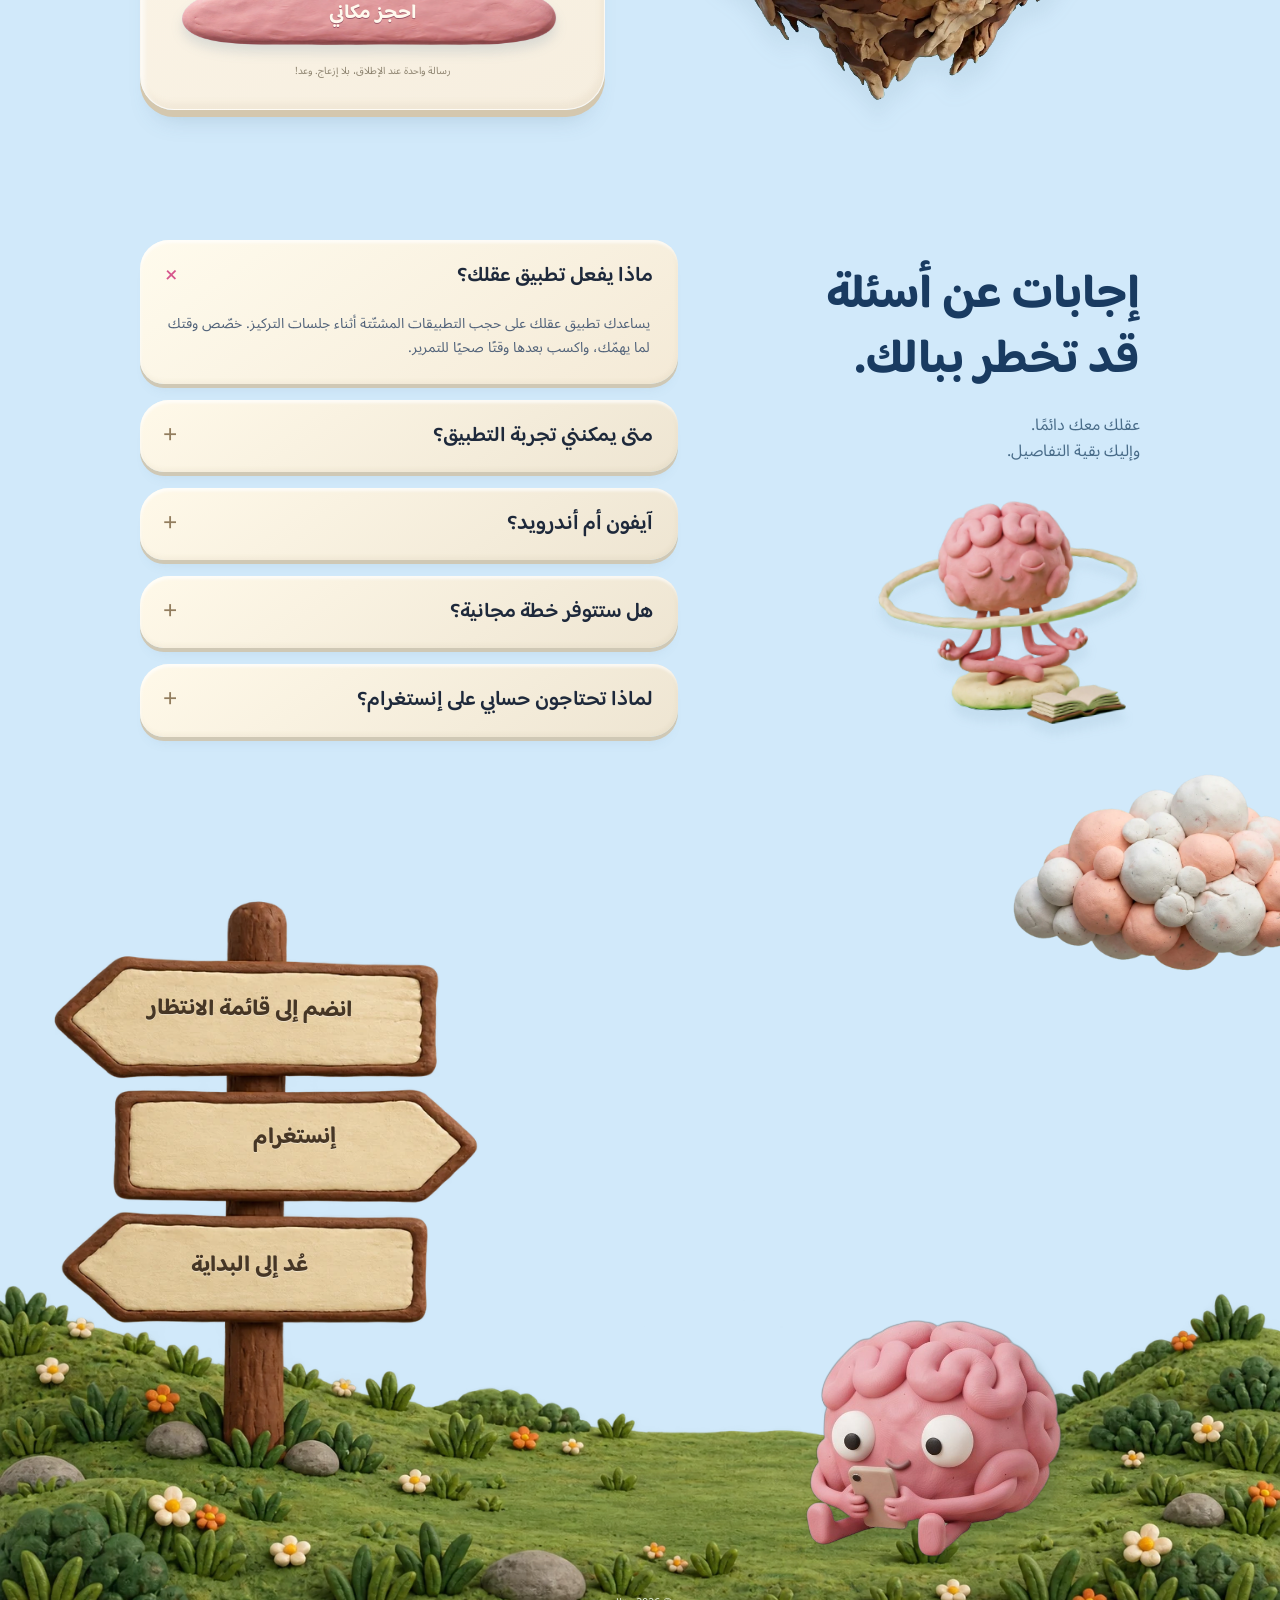
==== commit 164b1c23: "Move waitlist API to Vercel function" ====
--- a/brain/ar.html
+++ b/brain/ar.html
@@ -124,7 +124,6 @@
         <div class="honeypot" aria-hidden="true"><label for="website">الموقع الإلكتروني</label><input id="website" name="website" tabindex="-1" autocomplete="off"></div>
         <button class="clay-button pink submit-button" id="go" type="submit">احجز مكاني</button>
         <p class="form-fine">رسالة واحدة عند الإطلاق، بلا إزعاج. وعد!</p>
-        <p class="preview-notice" id="preview-notice" hidden>وضع المعاينة: يُحفظ على هذا الجهاز فقط.</p>
       </form>
       <div class="done" id="done" hidden tabindex="-1"><img src="assets/pose5.png" alt="عقلك يحتفل" width="690" height="918" loading="eager" fetchpriority="low" decoding="async"><h3 id="done-title">أنت الآن على القائمة!</h3><p id="done-description"></p><a class="clay-button pink" href="https://instagram.com/brainandpip" target="_blank" rel="noopener noreferrer">تابع تطوّر عقلك</a><button class="text-link" id="join-another" type="button">استخدم اسم حساب آخر</button></div>
     </div>
